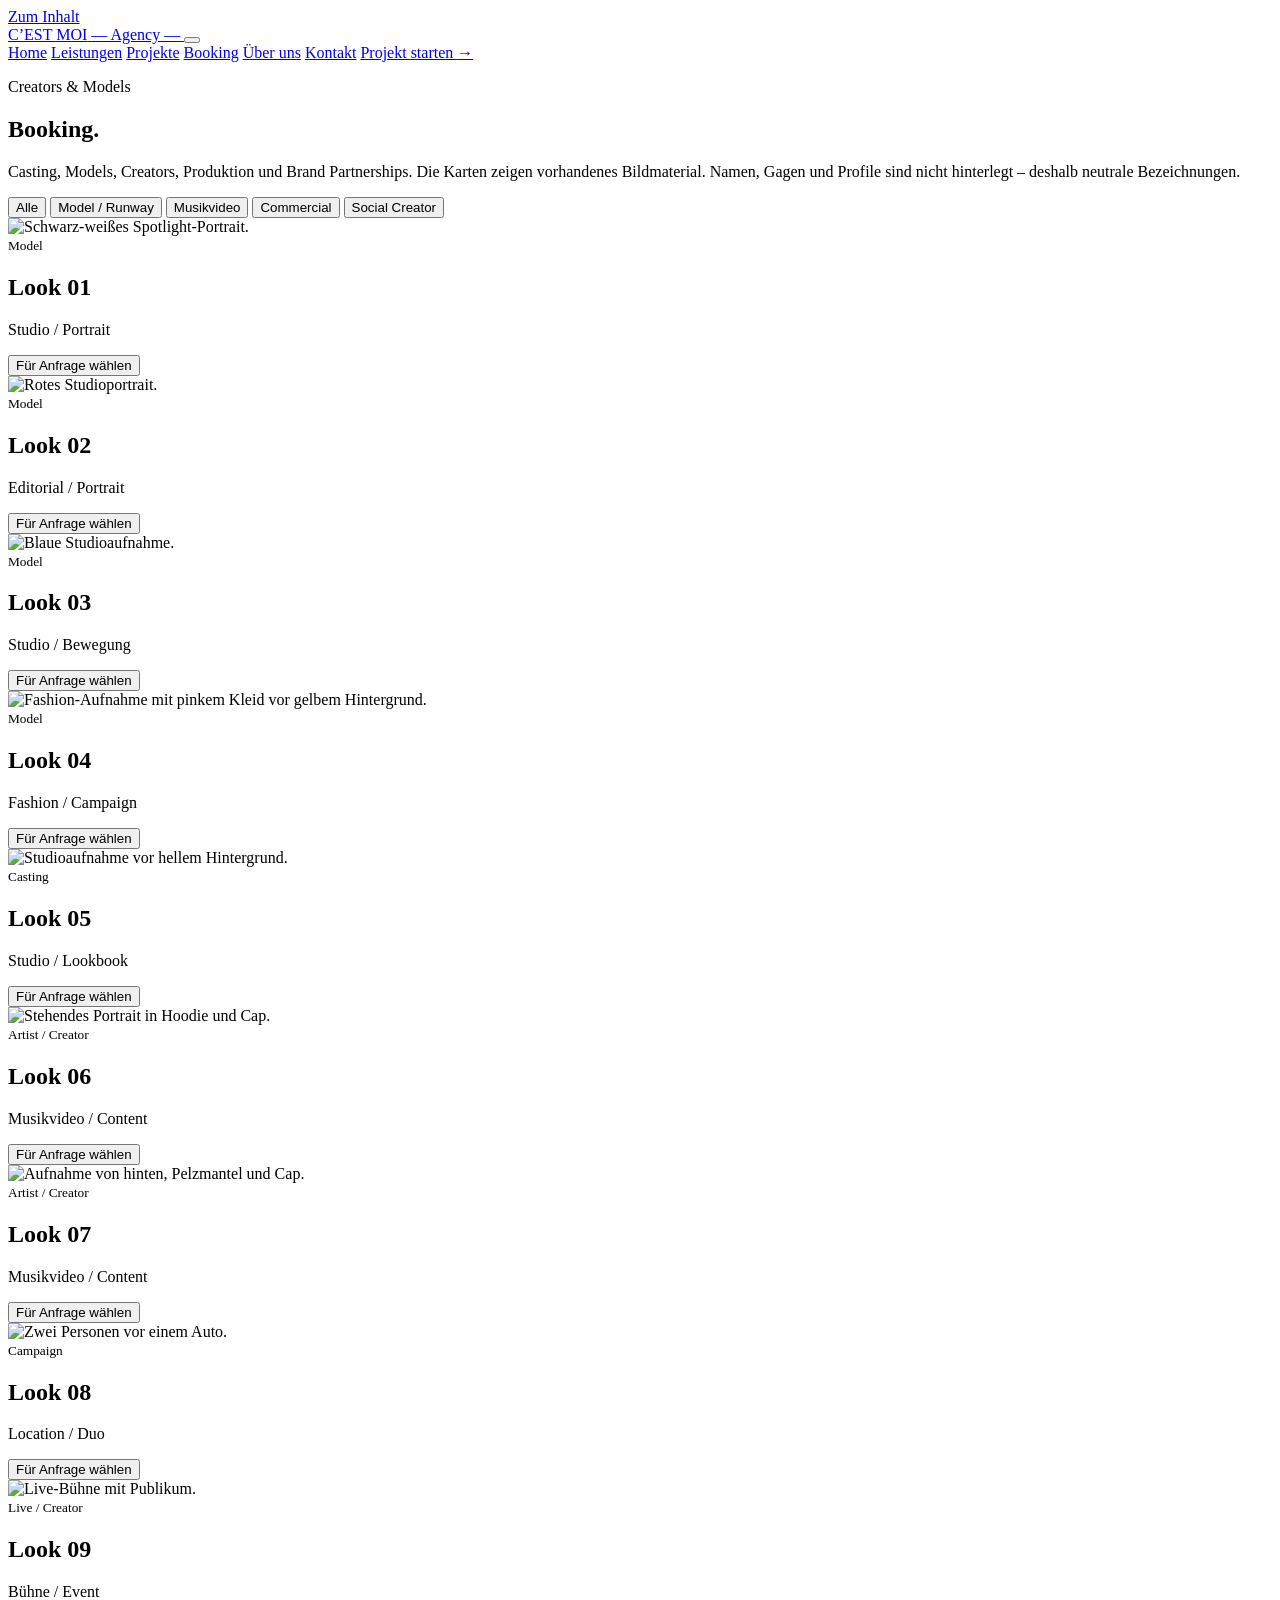
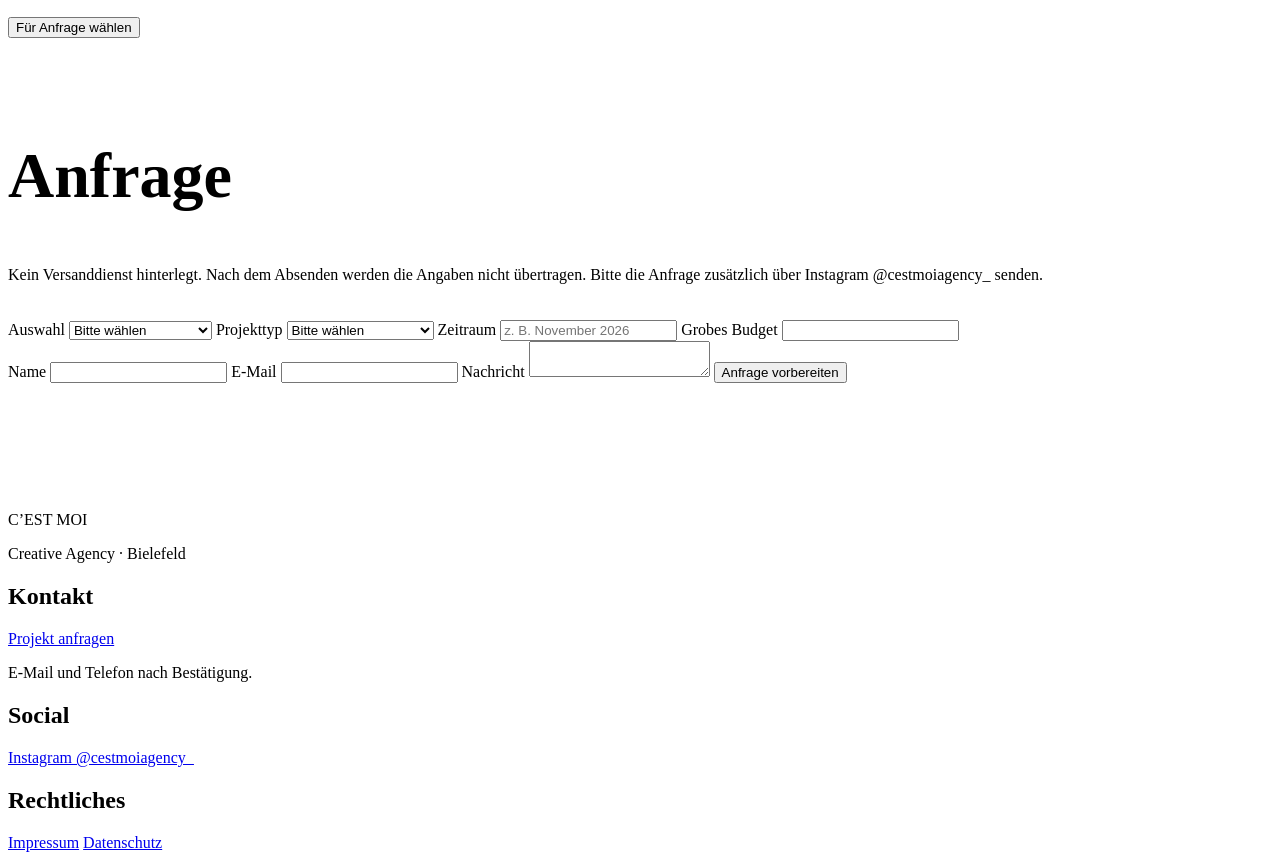
==== booking.html @ f70a86dc "Add files via upload" ====
<!DOCTYPE html>
<html lang="de">
<head>
  <meta charset="UTF-8">
  <meta name="viewport" content="width=device-width, initial-scale=1.0">
  <title>Booking — C’EST MOI</title>
  <meta name="description" content="Anfrage für Artists, Models und Creators aus dem Portfolio von C’EST MOI.">
  <link rel="icon" href="images/logo-cest-moi.jpeg">
  <link rel="stylesheet" href="assets/style.css">
</head>
<body>
  <a class="skip-link" href="#main">Zum Inhalt</a>
  <div class="nav-backdrop" hidden></div>
  <header class="site-header">
    <div class="header-inner">
      <a class="logo" href="index.html">
        <span class="logo-mark">C’EST MOI</span>
        <span class="logo-sub">— Agency —</span>
      </a>
      <button class="nav-toggle" type="button" aria-label="Menü öffnen" aria-expanded="false" aria-controls="site-nav">
        <span></span><span></span>
      </button>
      <nav class="site-nav" id="site-nav" aria-label="Hauptnavigation">
        <a href="index.html">Home</a>
        <a href="leistungen.html">Leistungen</a>
        <a href="projekte.html">Projekte</a>
        <a class="is-active" href="booking.html" aria-current="page">Booking</a>
        <a href="ueber-uns.html">Über uns</a>
        <a href="kontakt.html">Kontakt</a>
        <a class="btn btn-small" href="kontakt.html">Projekt starten <span aria-hidden="true">→</span></a>
      </nav>
    </div>
  </header>

  <main id="main">
    <section class="page-hero wrap">
      <p class="kicker">Creators &amp; Models</p>
      <h1 class="display">Booking.</h1>
      <p class="lead" style="margin-top: 20px;">Casting, Models, Creators, Produktion und Brand Partnerships. Die Karten zeigen vorhandenes Bildmaterial. Namen, Gagen und Profile sind nicht hinterlegt – deshalb neutrale Bezeichnungen.</p>
    </section>

    <section class="wrap" style="padding-bottom: 48px;">
      <div class="filter-row" role="group" aria-label="Kategorie filtern">
        <button type="button" data-filter="all" aria-pressed="true">Alle</button>
        <button type="button" data-filter="model" aria-pressed="false">Model / Runway</button>
        <button type="button" data-filter="musik" aria-pressed="false">Musikvideo</button>
        <button type="button" data-filter="commercial" aria-pressed="false">Commercial</button>
        <button type="button" data-filter="creator" aria-pressed="false">Social Creator</button>
      </div>

      <div class="booking-grid">
        <article class="booking-card" data-category="model commercial">
          <div class="project-media">
            <img src="images/hero-spotlight.jpeg" width="1650" height="2048" alt="Schwarz-weißes Spotlight-Portrait.">
          </div>
          <div class="body">
            <small>Model</small>
            <h2>Look 01</h2>
            <p>Studio / Portrait</p>
            <button class="btn btn-small" type="button" data-select-talent="Look 01">Für Anfrage wählen</button>
          </div>
        </article>
        <article class="booking-card" data-category="model">
          <div class="project-media">
            <img src="images/portrait-red.jpeg" width="1650" height="2048" alt="Rotes Studioportrait.">
          </div>
          <div class="body">
            <small>Model</small>
            <h2>Look 02</h2>
            <p>Editorial / Portrait</p>
            <button class="btn btn-small" type="button" data-select-talent="Look 02">Für Anfrage wählen</button>
          </div>
        </article>
        <article class="booking-card" data-category="model creator">
          <div class="project-media">
            <img src="images/portrait-blue.jpeg" width="1650" height="2048" alt="Blaue Studioaufnahme.">
          </div>
          <div class="body">
            <small>Model</small>
            <h2>Look 03</h2>
            <p>Studio / Bewegung</p>
            <button class="btn btn-small" type="button" data-select-talent="Look 03">Für Anfrage wählen</button>
          </div>
        </article>
        <article class="booking-card" data-category="model commercial">
          <div class="project-media">
            <img src="images/model-pink.jpeg" width="1043" height="1350" alt="Fashion-Aufnahme mit pinkem Kleid vor gelbem Hintergrund.">
          </div>
          <div class="body">
            <small>Model</small>
            <h2>Look 04</h2>
            <p>Fashion / Campaign</p>
            <button class="btn btn-small" type="button" data-select-talent="Look 04">Für Anfrage wählen</button>
          </div>
        </article>
        <article class="booking-card" data-category="commercial">
          <div class="project-media">
            <img src="images/model-studio.jpeg" width="1366" height="2048" alt="Studioaufnahme vor hellem Hintergrund.">
          </div>
          <div class="body">
            <small>Casting</small>
            <h2>Look 05</h2>
            <p>Studio / Lookbook</p>
            <button class="btn btn-small" type="button" data-select-talent="Look 05">Für Anfrage wählen</button>
          </div>
        </article>
        <article class="booking-card" data-category="musik">
          <div class="project-media">
            <img src="images/creator-hoodie.jpeg" width="1144" height="2048" alt="Stehendes Portrait in Hoodie und Cap.">
          </div>
          <div class="body">
            <small>Artist / Creator</small>
            <h2>Look 06</h2>
            <p>Musikvideo / Content</p>
            <button class="btn btn-small" type="button" data-select-talent="Look 06">Für Anfrage wählen</button>
          </div>
        </article>
        <article class="booking-card" data-category="musik">
          <div class="project-media">
            <img src="images/creator-fur.jpeg" width="1144" height="2048" alt="Aufnahme von hinten, Pelzmantel und Cap.">
          </div>
          <div class="body">
            <small>Artist / Creator</small>
            <h2>Look 07</h2>
            <p>Musikvideo / Content</p>
            <button class="btn btn-small" type="button" data-select-talent="Look 07">Für Anfrage wählen</button>
          </div>
        </article>
        <article class="booking-card" data-category="musik commercial">
          <div class="project-media">
            <img src="images/artists-car.jpeg" width="1144" height="2048" alt="Zwei Personen vor einem Auto.">
          </div>
          <div class="body">
            <small>Campaign</small>
            <h2>Look 08</h2>
            <p>Location / Duo</p>
            <button class="btn btn-small" type="button" data-select-talent="Look 08">Für Anfrage wählen</button>
          </div>
        </article>
        <article class="booking-card" data-category="creator musik">
          <div class="project-media">
            <img src="images/live-atrium.jpeg" width="1206" height="801" alt="Live-Bühne mit Publikum.">
          </div>
          <div class="body">
            <small>Live / Creator</small>
            <h2>Look 09</h2>
            <p>Bühne / Event</p>
            <button class="btn btn-small" type="button" data-select-talent="Look 09">Für Anfrage wählen</button>
          </div>
        </article>
      </div>
    </section>

    <section class="wrap" style="padding-bottom: 96px;" aria-labelledby="booking-form-title">
      <h2 class="display" id="booking-form-title" style="font-size: clamp(36px, 5vw, 64px);">Anfrage</h2>
      <p class="notice" style="margin: 20px 0 36px;">Kein Versanddienst hinterlegt. Nach dem Absenden werden die Angaben nicht übertragen. Bitte die Anfrage zusätzlich über Instagram @cestmoiagency_ senden.</p>
      <form id="booking-form" data-form novalidate class="contact-layout">
        <div>
          <label>
            Auswahl
            <select id="talent" name="talent" required>
              <option value="">Bitte wählen</option>
              <option>Look 01</option>
              <option>Look 02</option>
              <option>Look 03</option>
              <option>Look 04</option>
              <option>Look 05</option>
              <option>Look 06</option>
              <option>Look 07</option>
              <option>Look 08</option>
              <option>Look 09</option>
              <option>Noch offen / Casting</option>
            </select>
          </label>
          <label>
            Projekttyp
            <select id="type" name="type" required>
              <option value="">Bitte wählen</option>
              <option>Musikvideo</option>
              <option>Commercial</option>
              <option>Runway / Model</option>
              <option>Social Media Creator</option>
              <option>Anderes</option>
            </select>
          </label>
          <label>
            Zeitraum
            <input id="period" type="text" name="period" placeholder="z. B. November 2026">
          </label>
          <label>
            Grobes Budget
            <input id="budget" type="text" name="budget">
          </label>
        </div>
        <div>
          <label>
            Name
            <input id="booking-name" type="text" name="name" autocomplete="name" required>
          </label>
          <label>
            E-Mail
            <input id="booking-email" type="email" name="email" autocomplete="email" required>
          </label>
          <label>
            Nachricht
            <textarea id="booking-message" name="message" required></textarea>
          </label>
          <button class="btn" type="submit">Anfrage vorbereiten</button>
          <p class="form-status" role="status"></p>
        </div>
      </form>
    </section>
  </main>

  <footer class="site-footer">
    <div class="wrap footer-grid">
      <div>
        <p class="logo-mark">C’EST MOI</p>
        <p>Creative Agency · Bielefeld</p>
      </div>
      <div>
        <h2>Kontakt</h2>
        <a href="kontakt.html">Projekt anfragen</a>
        <p>E-Mail und Telefon nach Bestätigung.</p>
      </div>
      <div>
        <h2>Social</h2>
        <a href="https://www.instagram.com/cestmoiagency_/" rel="noreferrer" target="_blank">Instagram @cestmoiagency_</a>
      </div>
      <div>
        <h2>Rechtliches</h2>
        <a href="impressum.html">Impressum</a>
        <a href="datenschutz.html">Datenschutz</a>
      </div>
    </div>
  </footer>
  <script src="assets/script.js"></script>
</body>
</html>
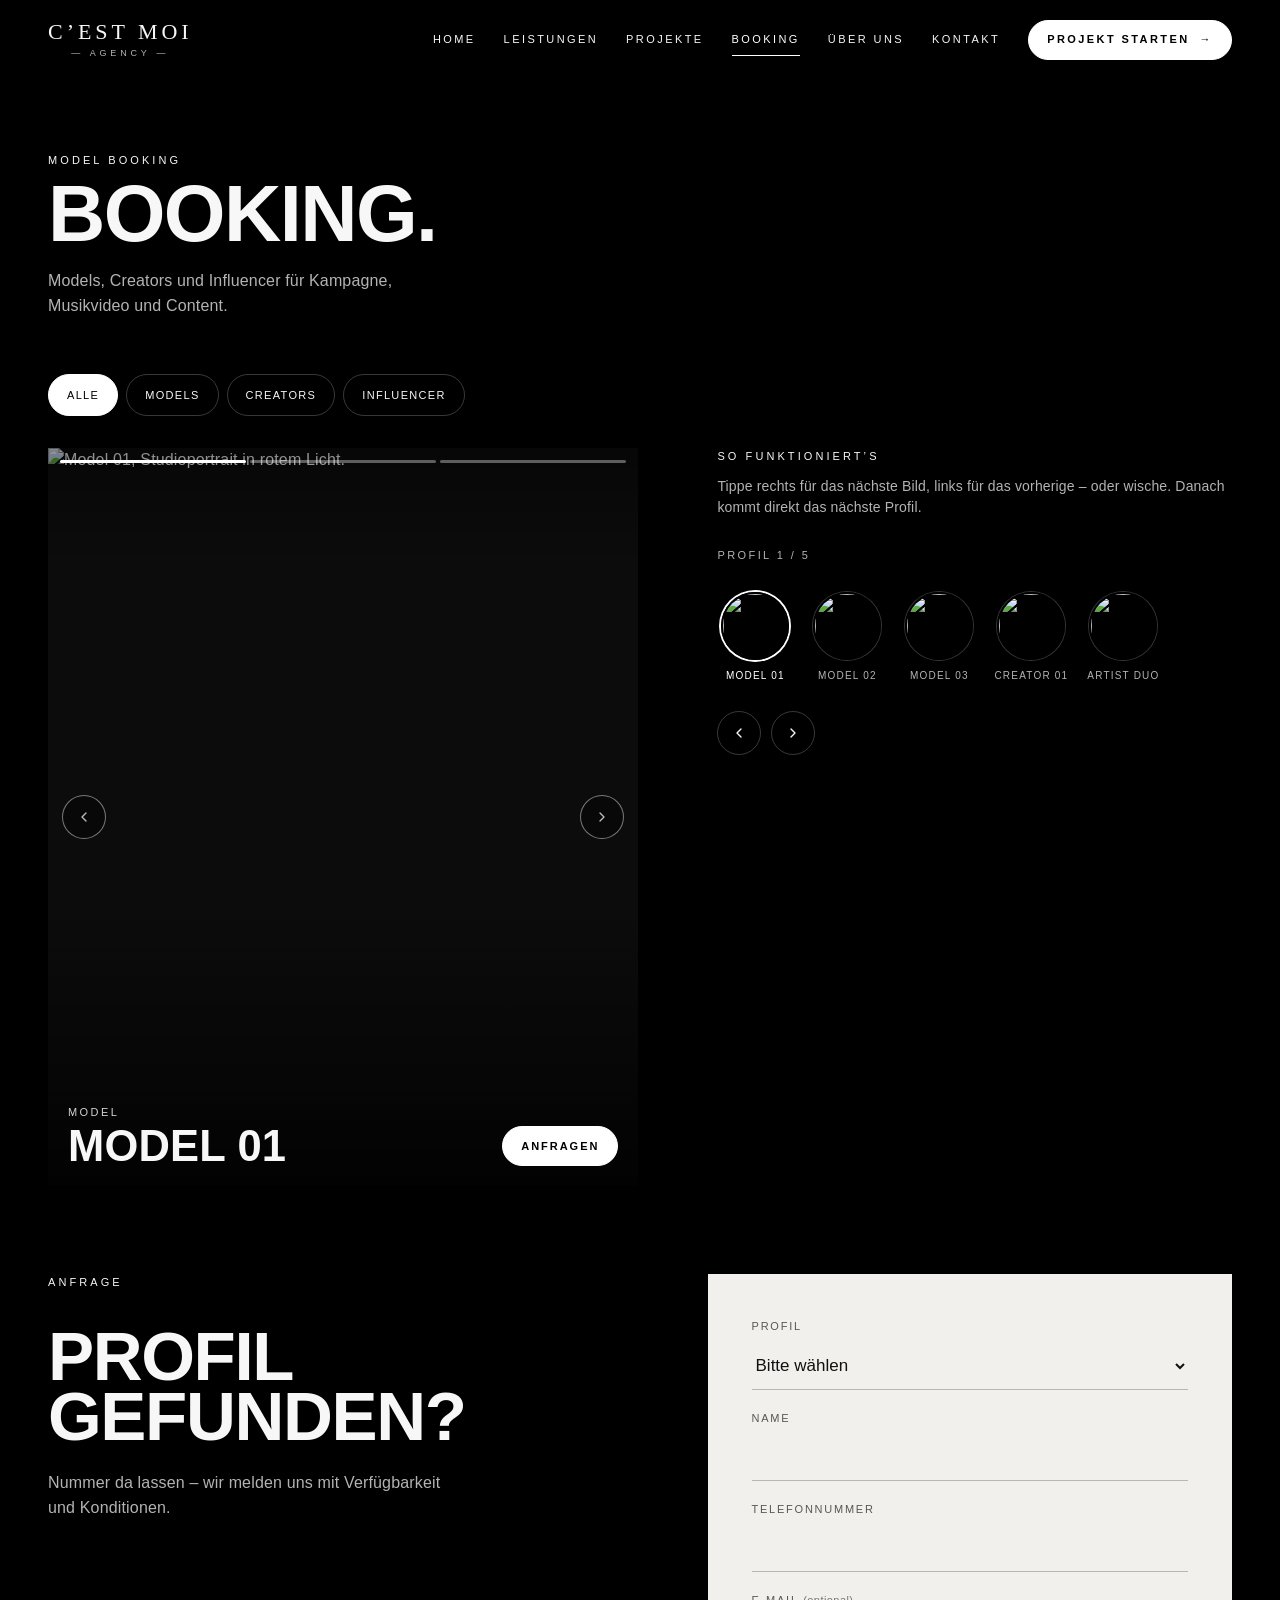
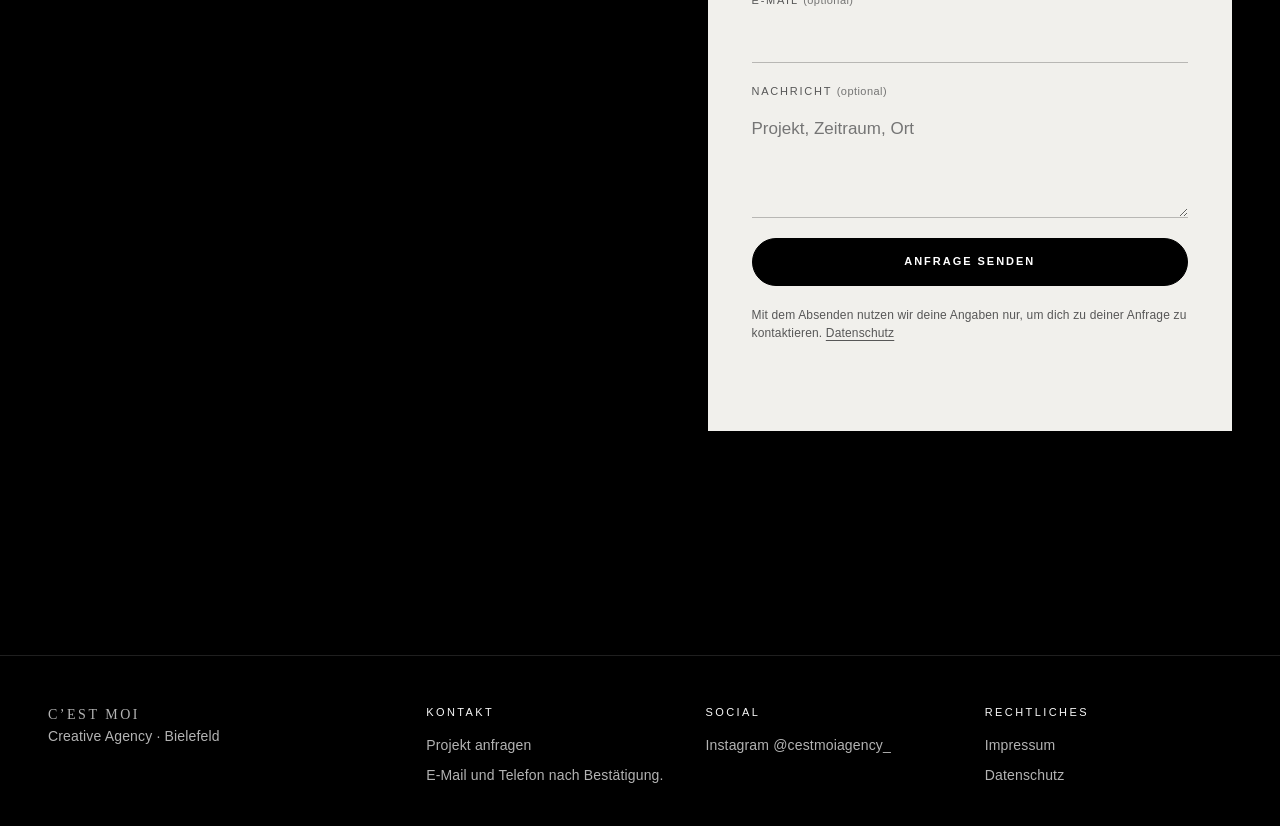
==== commit 4c6ff162: "Add files via upload" ====
--- a/booking.html
+++ b/booking.html
@@ -1,239 +1,195 @@
-<!DOCTYPE html>
-<html lang="de">
-<head>
-  <meta charset="UTF-8">
-  <meta name="viewport" content="width=device-width, initial-scale=1.0">
-  <title>Booking — C’EST MOI</title>
-  <meta name="description" content="Anfrage für Artists, Models und Creators aus dem Portfolio von C’EST MOI.">
-  <link rel="icon" href="images/logo-cest-moi.jpeg">
-  <link rel="stylesheet" href="assets/style.css">
-</head>
-<body>
-  <a class="skip-link" href="#main">Zum Inhalt</a>
-  <div class="nav-backdrop" hidden></div>
-  <header class="site-header">
-    <div class="header-inner">
-      <a class="logo" href="index.html">
-        <span class="logo-mark">C’EST MOI</span>
-        <span class="logo-sub">— Agency —</span>
-      </a>
-      <button class="nav-toggle" type="button" aria-label="Menü öffnen" aria-expanded="false" aria-controls="site-nav">
-        <span></span><span></span>
-      </button>
-      <nav class="site-nav" id="site-nav" aria-label="Hauptnavigation">
-        <a href="index.html">Home</a>
-        <a href="leistungen.html">Leistungen</a>
-        <a href="projekte.html">Projekte</a>
-        <a class="is-active" href="booking.html" aria-current="page">Booking</a>
-        <a href="ueber-uns.html">Über uns</a>
-        <a href="kontakt.html">Kontakt</a>
-        <a class="btn btn-small" href="kontakt.html">Projekt starten <span aria-hidden="true">→</span></a>
-      </nav>
-    </div>
-  </header>
-
-  <main id="main">
-    <section class="page-hero wrap">
-      <p class="kicker">Creators &amp; Models</p>
-      <h1 class="display">Booking.</h1>
-      <p class="lead" style="margin-top: 20px;">Casting, Models, Creators, Produktion und Brand Partnerships. Die Karten zeigen vorhandenes Bildmaterial. Namen, Gagen und Profile sind nicht hinterlegt – deshalb neutrale Bezeichnungen.</p>
-    </section>
-
-    <section class="wrap" style="padding-bottom: 48px;">
-      <div class="filter-row" role="group" aria-label="Kategorie filtern">
-        <button type="button" data-filter="all" aria-pressed="true">Alle</button>
-        <button type="button" data-filter="model" aria-pressed="false">Model / Runway</button>
-        <button type="button" data-filter="musik" aria-pressed="false">Musikvideo</button>
-        <button type="button" data-filter="commercial" aria-pressed="false">Commercial</button>
-        <button type="button" data-filter="creator" aria-pressed="false">Social Creator</button>
-      </div>
-
-      <div class="booking-grid">
-        <article class="booking-card" data-category="model commercial">
-          <div class="project-media">
-            <img src="images/hero-spotlight.jpeg" width="1650" height="2048" alt="Schwarz-weißes Spotlight-Portrait.">
-          </div>
-          <div class="body">
-            <small>Model</small>
-            <h2>Look 01</h2>
-            <p>Studio / Portrait</p>
-            <button class="btn btn-small" type="button" data-select-talent="Look 01">Für Anfrage wählen</button>
-          </div>
-        </article>
-        <article class="booking-card" data-category="model">
-          <div class="project-media">
-            <img src="images/portrait-red.jpeg" width="1650" height="2048" alt="Rotes Studioportrait.">
-          </div>
-          <div class="body">
-            <small>Model</small>
-            <h2>Look 02</h2>
-            <p>Editorial / Portrait</p>
-            <button class="btn btn-small" type="button" data-select-talent="Look 02">Für Anfrage wählen</button>
-          </div>
-        </article>
-        <article class="booking-card" data-category="model creator">
-          <div class="project-media">
-            <img src="images/portrait-blue.jpeg" width="1650" height="2048" alt="Blaue Studioaufnahme.">
-          </div>
-          <div class="body">
-            <small>Model</small>
-            <h2>Look 03</h2>
-            <p>Studio / Bewegung</p>
-            <button class="btn btn-small" type="button" data-select-talent="Look 03">Für Anfrage wählen</button>
-          </div>
-        </article>
-        <article class="booking-card" data-category="model commercial">
-          <div class="project-media">
-            <img src="images/model-pink.jpeg" width="1043" height="1350" alt="Fashion-Aufnahme mit pinkem Kleid vor gelbem Hintergrund.">
-          </div>
-          <div class="body">
-            <small>Model</small>
-            <h2>Look 04</h2>
-            <p>Fashion / Campaign</p>
-            <button class="btn btn-small" type="button" data-select-talent="Look 04">Für Anfrage wählen</button>
-          </div>
-        </article>
-        <article class="booking-card" data-category="commercial">
-          <div class="project-media">
-            <img src="images/model-studio.jpeg" width="1366" height="2048" alt="Studioaufnahme vor hellem Hintergrund.">
-          </div>
-          <div class="body">
-            <small>Casting</small>
-            <h2>Look 05</h2>
-            <p>Studio / Lookbook</p>
-            <button class="btn btn-small" type="button" data-select-talent="Look 05">Für Anfrage wählen</button>
-          </div>
-        </article>
-        <article class="booking-card" data-category="musik">
-          <div class="project-media">
-            <img src="images/creator-hoodie.jpeg" width="1144" height="2048" alt="Stehendes Portrait in Hoodie und Cap.">
-          </div>
-          <div class="body">
-            <small>Artist / Creator</small>
-            <h2>Look 06</h2>
-            <p>Musikvideo / Content</p>
-            <button class="btn btn-small" type="button" data-select-talent="Look 06">Für Anfrage wählen</button>
-          </div>
-        </article>
-        <article class="booking-card" data-category="musik">
-          <div class="project-media">
-            <img src="images/creator-fur.jpeg" width="1144" height="2048" alt="Aufnahme von hinten, Pelzmantel und Cap.">
-          </div>
-          <div class="body">
-            <small>Artist / Creator</small>
-            <h2>Look 07</h2>
-            <p>Musikvideo / Content</p>
-            <button class="btn btn-small" type="button" data-select-talent="Look 07">Für Anfrage wählen</button>
-          </div>
-        </article>
-        <article class="booking-card" data-category="musik commercial">
-          <div class="project-media">
-            <img src="images/artists-car.jpeg" width="1144" height="2048" alt="Zwei Personen vor einem Auto.">
-          </div>
-          <div class="body">
-            <small>Campaign</small>
-            <h2>Look 08</h2>
-            <p>Location / Duo</p>
-            <button class="btn btn-small" type="button" data-select-talent="Look 08">Für Anfrage wählen</button>
-          </div>
-        </article>
-        <article class="booking-card" data-category="creator musik">
-          <div class="project-media">
-            <img src="images/live-atrium.jpeg" width="1206" height="801" alt="Live-Bühne mit Publikum.">
-          </div>
-          <div class="body">
-            <small>Live / Creator</small>
-            <h2>Look 09</h2>
-            <p>Bühne / Event</p>
-            <button class="btn btn-small" type="button" data-select-talent="Look 09">Für Anfrage wählen</button>
-          </div>
-        </article>
-      </div>
-    </section>
-
-    <section class="wrap" style="padding-bottom: 96px;" aria-labelledby="booking-form-title">
-      <h2 class="display" id="booking-form-title" style="font-size: clamp(36px, 5vw, 64px);">Anfrage</h2>
-      <p class="notice" style="margin: 20px 0 36px;">Kein Versanddienst hinterlegt. Nach dem Absenden werden die Angaben nicht übertragen. Bitte die Anfrage zusätzlich über Instagram @cestmoiagency_ senden.</p>
-      <form id="booking-form" data-form novalidate class="contact-layout">
-        <div>
-          <label>
-            Auswahl
-            <select id="talent" name="talent" required>
-              <option value="">Bitte wählen</option>
-              <option>Look 01</option>
-              <option>Look 02</option>
-              <option>Look 03</option>
-              <option>Look 04</option>
-              <option>Look 05</option>
-              <option>Look 06</option>
-              <option>Look 07</option>
-              <option>Look 08</option>
-              <option>Look 09</option>
-              <option>Noch offen / Casting</option>
-            </select>
-          </label>
-          <label>
-            Projekttyp
-            <select id="type" name="type" required>
-              <option value="">Bitte wählen</option>
-              <option>Musikvideo</option>
-              <option>Commercial</option>
-              <option>Runway / Model</option>
-              <option>Social Media Creator</option>
-              <option>Anderes</option>
-            </select>
-          </label>
-          <label>
-            Zeitraum
-            <input id="period" type="text" name="period" placeholder="z. B. November 2026">
-          </label>
-          <label>
-            Grobes Budget
-            <input id="budget" type="text" name="budget">
-          </label>
-        </div>
-        <div>
-          <label>
-            Name
-            <input id="booking-name" type="text" name="name" autocomplete="name" required>
-          </label>
-          <label>
-            E-Mail
-            <input id="booking-email" type="email" name="email" autocomplete="email" required>
-          </label>
-          <label>
-            Nachricht
-            <textarea id="booking-message" name="message" required></textarea>
-          </label>
-          <button class="btn" type="submit">Anfrage vorbereiten</button>
-          <p class="form-status" role="status"></p>
-        </div>
-      </form>
-    </section>
-  </main>
-
-  <footer class="site-footer">
-    <div class="wrap footer-grid">
-      <div>
-        <p class="logo-mark">C’EST MOI</p>
-        <p>Creative Agency · Bielefeld</p>
-      </div>
-      <div>
-        <h2>Kontakt</h2>
-        <a href="kontakt.html">Projekt anfragen</a>
-        <p>E-Mail und Telefon nach Bestätigung.</p>
-      </div>
-      <div>
-        <h2>Social</h2>
-        <a href="https://www.instagram.com/cestmoiagency_/" rel="noreferrer" target="_blank">Instagram @cestmoiagency_</a>
-      </div>
-      <div>
-        <h2>Rechtliches</h2>
-        <a href="impressum.html">Impressum</a>
-        <a href="datenschutz.html">Datenschutz</a>
-      </div>
-    </div>
-  </footer>
-  <script src="assets/script.js"></script>
-</body>
-</html>
+<!DOCTYPE html>
+<html lang="de">
+<head>
+  <meta charset="UTF-8">
+  <meta name="viewport" content="width=device-width, initial-scale=1.0, viewport-fit=cover">
+  <meta name="theme-color" content="#000000">
+  <title>Model Booking — C’EST MOI</title>
+  <meta name="description" content="Models, Creators und Influencer für Kampagne, Musikvideo und Content – über C’EST MOI anfragen.">
+  <link rel="icon" href="images/logo-cest-moi.jpeg">
+  <link rel="stylesheet" href="assets/style.css">
+</head>
+<body>
+  <a class="skip-link" href="#main">Zum Inhalt</a>
+  <div class="nav-backdrop" hidden></div>
+  <header class="site-header">
+    <div class="header-inner">
+      <a class="logo" href="index.html">
+        <span class="logo-mark">C’EST MOI</span>
+        <span class="logo-sub">— Agency —</span>
+      </a>
+      <a class="header-cta" href="kontakt.html">Anfragen</a>
+      <button class="nav-toggle" type="button" aria-label="Menü öffnen" aria-expanded="false" aria-controls="site-nav">
+        <span></span><span></span>
+      </button>
+      <nav class="site-nav" id="site-nav" aria-label="Hauptnavigation">
+        <a href="index.html">Home</a>
+        <a href="leistungen.html">Leistungen</a>
+        <a href="projekte.html">Projekte</a>
+        <a class="is-active" href="booking.html" aria-current="page">Booking</a>
+        <a href="ueber-uns.html">Über uns</a>
+        <a href="kontakt.html">Kontakt</a>
+        <a class="btn btn-small" href="kontakt.html">Projekt starten <span aria-hidden="true">→</span></a>
+      </nav>
+    </div>
+  </header>
+
+  <main id="main">
+    <section class="page-hero wrap">
+      <p class="kicker">Model Booking</p>
+      <h1 class="display">Booking.</h1>
+      <p class="lead">Models, Creators und Influencer für Kampagne, Musikvideo und Content.</p>
+    </section>
+
+    <section class="wrap" style="padding-bottom: 88px;" data-story aria-label="Profile">
+      <div class="filter-row" role="group" aria-label="Kategorie wählen">
+        <button type="button" data-story-filter="all" aria-pressed="true">Alle</button>
+        <button type="button" data-story-filter="model" aria-pressed="false">Models</button>
+        <button type="button" data-story-filter="creator" aria-pressed="false">Creators</button>
+        <button type="button" data-story-filter="influencer" aria-pressed="false">Influencer</button>
+      </div>
+
+      <div class="story-layout">
+        <div class="story-frame no-js">
+          <!--
+            PROFILE PFLEGEN
+            - Ein <article class="story-profile"> = eine Person.
+            - data-name: Name, der angezeigt wird (z. B. "Malak").
+            - data-category: model, creator und/oder influencer (mehrere mit Leerzeichen trennen).
+              Musiker bitte als "creator influencer" eintragen.
+            - Beliebig viele <img> pro Person: Tippen/Wischen zeigt das nächste Bild,
+              nach dem letzten Bild kommt automatisch das nächste Profil.
+          -->
+          <article class="story-profile" data-name="Model 01" data-category="model">
+            <img src="images/portrait-red.jpeg" width="1650" height="2048" alt="Model 01, Studioportrait in rotem Licht.">
+            <img src="images/portrait-blue.jpeg" width="1650" height="2048" alt="Model 01, Silhouette vor blauem Hintergrund." loading="lazy">
+            <img src="images/hero-spotlight.jpeg" width="1650" height="2048" alt="Model 01, Schwarz-weiß-Aufnahme im Spotlight." loading="lazy">
+          </article>
+          <article class="story-profile" data-name="Model 02" data-category="model">
+            <img src="images/model-pink.jpeg" width="1043" height="1350" alt="Model 02 in pinkem Kleid vor gelbem Hintergrund." loading="lazy">
+          </article>
+          <article class="story-profile" data-name="Model 03" data-category="model">
+            <img src="images/model-studio.jpeg" width="1366" height="2048" alt="Model 03 im Studio, Polohemd und Jeans." loading="lazy">
+          </article>
+          <article class="story-profile" data-name="Creator 01" data-category="creator influencer">
+            <img src="images/creator-hoodie.jpeg" width="1144" height="2048" alt="Creator 01 in Hoodie und Cap." loading="lazy">
+            <img src="images/creator-fur.jpeg" width="1144" height="2048" alt="Creator 01 im Fellmantel." loading="lazy">
+          </article>
+          <article class="story-profile" data-name="Artist Duo" data-category="creator influencer">
+            <img src="images/artists-car.jpeg" width="1144" height="2048" alt="Zwei Artists vor einem Auto in einer Betonhalle." loading="lazy">
+            <img src="images/cover-es-tut-mir-leid.jpeg" width="2048" height="2048" alt="Cover Es tut mir leid mit den beiden Artists." loading="lazy">
+          </article>
+
+          <div class="story-progress" aria-hidden="true"></div>
+          <button class="story-tap story-tap-prev" type="button" aria-label="Vorheriges Bild">
+            <span class="story-chevron" aria-hidden="true">
+              <svg width="16" height="16" viewBox="0 0 24 24" fill="none" stroke="currentColor" stroke-width="2" stroke-linecap="round" stroke-linejoin="round"><path d="M15 18l-6-6 6-6"></path></svg>
+            </span>
+          </button>
+          <button class="story-tap story-tap-next" type="button" aria-label="Nächstes Bild">
+            <span class="story-chevron" aria-hidden="true">
+              <svg width="16" height="16" viewBox="0 0 24 24" fill="none" stroke="currentColor" stroke-width="2" stroke-linecap="round" stroke-linejoin="round"><path d="M9 18l6-6-6-6"></path></svg>
+            </span>
+          </button>
+          <div class="story-meta">
+            <div>
+              <span class="story-cat"></span>
+              <p class="story-name"></p>
+            </div>
+            <button class="btn btn-small" type="button" data-story-select>Anfragen</button>
+          </div>
+          <p class="story-empty" hidden>In dieser Kategorie sind gerade keine Profile online.</p>
+          <p class="sr-only story-live" aria-live="polite"></p>
+        </div>
+
+        <aside class="story-panel">
+          <div>
+            <p class="kicker">So funktioniert’s</p>
+            <p class="story-hint">Tippe rechts für das nächste Bild, links für das vorherige – oder wische. Danach kommt direkt das nächste Profil.</p>
+          </div>
+          <p class="story-count" aria-live="polite"></p>
+          <div class="story-avatars" aria-label="Profil wählen"></div>
+          <div class="story-steps">
+            <button class="round-btn" type="button" data-story-prev-profile aria-label="Vorheriges Profil" style="border-color: var(--line-strong);">
+              <svg width="16" height="16" viewBox="0 0 24 24" fill="none" stroke="currentColor" stroke-width="2" stroke-linecap="round" stroke-linejoin="round" aria-hidden="true"><path d="M15 18l-6-6 6-6"></path></svg>
+            </button>
+            <button class="round-btn" type="button" data-story-next-profile aria-label="Nächstes Profil" style="border-color: var(--line-strong);">
+              <svg width="16" height="16" viewBox="0 0 24 24" fill="none" stroke="currentColor" stroke-width="2" stroke-linecap="round" stroke-linejoin="round" aria-hidden="true"><path d="M9 18l6-6-6-6"></path></svg>
+            </button>
+          </div>
+        </aside>
+      </div>
+    </section>
+
+    <section class="wrap" style="padding-bottom: 112px;" aria-labelledby="booking-form-title">
+      <div class="contact-grid" style="padding-top: 0;">
+        <div class="contact-intro">
+          <p class="kicker">Anfrage</p>
+          <h2 class="display" id="booking-form-title">Profil gefunden?</h2>
+          <p class="lead">Nummer da lassen – wir melden uns mit Verfügbarkeit und Konditionen.</p>
+        </div>
+        <!-- Versand: action-Adresse durch deinen Formspree-Link ersetzen (siehe kontakt.html). -->
+        <form class="form-card" id="booking-form" data-form novalidate
+              action="https://formspree.io/f/DEINE_FORM_ID" method="POST"
+              data-success="Danke! Wir melden uns schnellstmöglich bei dir.">
+          <input type="hidden" name="_subject" value="Neue Booking-Anfrage – Website">
+          <label>
+            Profil
+            <select id="talent" name="profil">
+              <option value="">Bitte wählen</option>
+              <option value="Noch offen">Noch offen / Casting</option>
+            </select>
+          </label>
+          <label>
+            Name
+            <input id="booking-name" type="text" name="name" autocomplete="name" required>
+          </label>
+          <label>
+            Telefonnummer
+            <input id="booking-phone" type="tel" name="telefon" autocomplete="tel" inputmode="tel" required>
+          </label>
+          <label>
+            <span>E-Mail <span class="optional">(optional)</span></span>
+            <input id="booking-email" type="email" name="email" autocomplete="email">
+          </label>
+          <label>
+            <span>Nachricht <span class="optional">(optional)</span></span>
+            <textarea id="booking-message" name="nachricht" rows="3" placeholder="Projekt, Zeitraum, Ort"></textarea>
+          </label>
+          <label class="hp-field" aria-hidden="true">
+            Bitte leer lassen
+            <input type="text" name="_gotcha" tabindex="-1" autocomplete="off">
+          </label>
+          <button class="btn btn-dark btn-block" type="submit">Anfrage senden</button>
+          <p class="form-note">Mit dem Absenden nutzen wir deine Angaben nur, um dich zu deiner Anfrage zu kontaktieren. <a href="datenschutz.html">Datenschutz</a></p>
+          <p class="form-status" role="status"></p>
+        </form>
+      </div>
+    </section>
+  </main>
+
+  <footer class="site-footer">
+    <div class="wrap footer-grid">
+      <div>
+        <p class="logo-mark">C’EST MOI</p>
+        <p>Creative Agency · Bielefeld</p>
+      </div>
+      <div>
+        <h2>Kontakt</h2>
+        <a href="kontakt.html">Projekt anfragen</a>
+        <p>E-Mail und Telefon nach Bestätigung.</p>
+      </div>
+      <div>
+        <h2>Social</h2>
+        <a href="https://www.instagram.com/cestmoiagency_/" rel="noreferrer" target="_blank">Instagram @cestmoiagency_</a>
+      </div>
+      <div>
+        <h2>Rechtliches</h2>
+        <a href="impressum.html">Impressum</a>
+        <a href="datenschutz.html">Datenschutz</a>
+      </div>
+    </div>
+  </footer>
+  <script src="assets/script.js"></script>
+</body>
+</html>
--- a/assets/style.css
+++ b/assets/style.css
@@ -0,0 +1,2355 @@
+@import url("fonts.css");
+
+:root {
+  --bg: #000000;
+  --bg-elevated: #0c0c0c;
+  --bg-soft: #141414;
+  --paper: #f1f0ec;
+  --paper-ink: #111111;
+  --paper-muted: #575757;
+  --line: rgba(255, 255, 255, 0.12);
+  --line-strong: rgba(255, 255, 255, 0.22);
+  --text: #f7f7f7;
+  --muted: #b3b3b3;
+  --white: #ffffff;
+  --black: #000000;
+  --blue-top: #2f97d6;
+  --blue-mid: #36b3f4;
+  --blue-low: #0e62a2;
+  --error-dark: #e8b4b4;
+  --error-light: #b42318;
+  --max: 1280px;
+  --wide: 1440px;
+  --header: 80px;
+  --pad: clamp(20px, 4vw, 48px);
+  --radius-pill: 999px;
+  --ease: cubic-bezier(0.22, 1, 0.36, 1);
+  --duration: 280ms;
+  --duration-slow: 560ms;
+  --z-skip: 100;
+  --z-header: 50;
+  --z-nav: 48;
+  --z-backdrop: 45;
+  --font-serif: "Playfair Display", "Palatino Linotype", Palatino, Georgia, serif;
+  --font-display: "Barlow Condensed", "Arial Narrow", Impact, sans-serif;
+  --font-body: Inter, "Helvetica Neue", Helvetica, Arial, sans-serif;
+  --focus: 2px solid #ffffff;
+}
+
+/* ---------- Base ---------- */
+
+*,
+*::before,
+*::after {
+  box-sizing: border-box;
+}
+
+html {
+  scroll-behavior: smooth;
+  overflow-x: clip;
+  -webkit-text-size-adjust: 100%;
+}
+
+body {
+  margin: 0;
+  min-height: 100vh;
+  background: var(--bg);
+  color: var(--text);
+  font-family: var(--font-body);
+  font-size: 16px;
+  line-height: 1.55;
+  letter-spacing: 0.01em;
+  -webkit-font-smoothing: antialiased;
+}
+
+img,
+video {
+  max-width: 100%;
+  display: block;
+}
+
+a {
+  color: inherit;
+  text-decoration: none;
+}
+
+button,
+input,
+textarea,
+select {
+  font: inherit;
+  color: inherit;
+}
+
+h1,
+h2,
+h3,
+h4,
+p {
+  margin: 0;
+}
+
+:focus-visible {
+  outline: var(--focus);
+  outline-offset: 3px;
+}
+
+.skip-link {
+  position: absolute;
+  left: 16px;
+  top: -48px;
+  z-index: var(--z-skip);
+  background: var(--white);
+  color: var(--black);
+  padding: 10px 16px;
+  font-size: 13px;
+  letter-spacing: 0.08em;
+  text-transform: uppercase;
+}
+
+.skip-link:focus {
+  top: 12px;
+}
+
+.wrap {
+  width: min(var(--max), calc(100% - var(--pad) * 2));
+  margin-inline: auto;
+}
+
+[hidden] {
+  display: none !important;
+}
+
+.sr-only {
+  position: absolute;
+  width: 1px;
+  height: 1px;
+  padding: 0;
+  margin: -1px;
+  overflow: hidden;
+  clip: rect(0, 0, 0, 0);
+  border: 0;
+}
+
+/* ---------- Header ---------- */
+
+.site-header {
+  position: sticky;
+  top: 0;
+  z-index: var(--z-header);
+  height: var(--header);
+  background: var(--black);
+  border-bottom: 1px solid transparent;
+}
+
+.header-inner {
+  width: min(var(--wide), calc(100% - var(--pad) * 2));
+  margin-inline: auto;
+  height: 100%;
+  display: flex;
+  align-items: center;
+  justify-content: space-between;
+  gap: 24px;
+}
+
+.logo {
+  display: grid;
+  justify-items: center;
+  line-height: 1;
+  flex-shrink: 0;
+}
+
+.logo-mark {
+  font-family: var(--font-serif);
+  font-weight: 500;
+  font-size: 22px;
+  letter-spacing: 0.18em;
+}
+
+.logo-sub {
+  margin-top: 6px;
+  font-family: var(--font-body);
+  font-size: 9px;
+  letter-spacing: 0.42em;
+  text-transform: uppercase;
+  color: var(--muted);
+}
+
+.header-cta {
+  display: none;
+}
+
+.site-nav {
+  display: flex;
+  align-items: center;
+  gap: 28px;
+}
+
+.site-nav a {
+  font-size: 11px;
+  letter-spacing: 0.22em;
+  text-transform: uppercase;
+  color: var(--text);
+  position: relative;
+}
+
+.site-nav a:hover,
+.site-nav a.is-active {
+  color: var(--white);
+}
+
+.site-nav a.is-active::after {
+  content: "";
+  position: absolute;
+  left: 0;
+  right: 0;
+  bottom: -8px;
+  height: 1px;
+  background: var(--white);
+}
+
+.site-nav .btn,
+.site-nav .btn:visited {
+  color: var(--black);
+}
+
+.site-nav .btn:hover {
+  color: var(--white);
+}
+
+.site-nav .btn.is-active::after {
+  display: none;
+}
+
+.nav-toggle {
+  display: none;
+  width: 44px;
+  height: 44px;
+  border: 0;
+  background: transparent;
+  position: relative;
+  cursor: pointer;
+}
+
+.nav-toggle span {
+  position: absolute;
+  left: 10px;
+  right: 10px;
+  height: 1px;
+  background: var(--text);
+  transition: transform var(--duration) var(--ease);
+}
+
+.nav-toggle span:first-child {
+  top: 18px;
+}
+
+.nav-toggle span:last-child {
+  bottom: 18px;
+}
+
+.nav-toggle[aria-expanded="true"] span:first-child {
+  top: 21px;
+  transform: rotate(45deg);
+}
+
+.nav-toggle[aria-expanded="true"] span:last-child {
+  bottom: 21px;
+  transform: rotate(-45deg);
+}
+
+.nav-backdrop {
+  display: none;
+}
+
+/* ---------- Buttons ---------- */
+
+.btn {
+  display: inline-flex;
+  align-items: center;
+  justify-content: center;
+  gap: 10px;
+  min-height: 48px;
+  padding: 0 24px;
+  border: 1px solid var(--white);
+  border-radius: var(--radius-pill);
+  background: var(--white);
+  color: var(--black);
+  font-size: 11px;
+  font-weight: 600;
+  letter-spacing: 0.18em;
+  text-transform: uppercase;
+  cursor: pointer;
+  transition: background var(--duration) ease, color var(--duration) ease, border-color var(--duration) ease;
+}
+
+.btn:hover {
+  background: transparent;
+  color: var(--white);
+}
+
+.btn-ghost {
+  background: transparent;
+  color: var(--white);
+}
+
+.btn-ghost:hover {
+  background: var(--white);
+  color: var(--black);
+}
+
+.btn-dark {
+  background: var(--black);
+  color: var(--white);
+  border-color: var(--black);
+}
+
+.btn-dark:hover {
+  background: transparent;
+  color: var(--black);
+}
+
+.btn-outline-dark {
+  background: transparent;
+  color: var(--black);
+  border-color: var(--black);
+}
+
+.btn-outline-dark:hover {
+  background: var(--black);
+  color: var(--white);
+}
+
+.btn-small {
+  min-height: 40px;
+  padding: 0 18px;
+}
+
+.btn-block {
+  width: 100%;
+}
+
+/* ---------- Type helpers ---------- */
+
+.display {
+  font-family: var(--font-display);
+  font-size: clamp(42px, 6.2vw, 92px);
+  line-height: 0.88;
+  letter-spacing: -0.02em;
+  font-weight: 800;
+  text-transform: uppercase;
+}
+
+.lead {
+  max-width: 46ch;
+  color: var(--muted);
+}
+
+.kicker {
+  font-size: 11px;
+  letter-spacing: 0.28em;
+  text-transform: uppercase;
+  margin-bottom: 10px;
+}
+
+.eyebrow {
+  font-size: 11px;
+  letter-spacing: 0.34em;
+  text-transform: uppercase;
+  display: flex;
+  align-items: center;
+  gap: 16px;
+}
+
+.eyebrow::after {
+  content: "";
+  width: 48px;
+  height: 1px;
+  background: currentColor;
+}
+
+.muted {
+  color: var(--muted);
+}
+
+.chip-row {
+  display: flex;
+  flex-wrap: wrap;
+  gap: 8px 18px;
+  font-size: 11px;
+  letter-spacing: 0.18em;
+  text-transform: uppercase;
+}
+
+.chip-row span {
+  display: inline-flex;
+  align-items: center;
+  gap: 18px;
+}
+
+.chip-row span:not(:last-child)::after {
+  content: "→";
+  opacity: 0.55;
+}
+
+/* ---------- Home: Hero ---------- */
+
+.hero {
+  position: relative;
+  isolation: isolate;
+  overflow: hidden;
+  min-height: calc(100vh - var(--header));
+  min-height: calc(100svh - var(--header));
+  display: flex;
+  flex-direction: column;
+  background: #0f0f0f;
+}
+
+.hero-bg {
+  position: absolute;
+  inset: 0;
+  width: 100%;
+  height: 100%;
+  object-fit: cover;
+  object-position: 60% 30%;
+  z-index: -2;
+}
+
+.hero.is-fallback .hero-bg {
+  left: auto;
+  width: min(64%, 980px);
+  object-position: 50% 24%;
+  -webkit-mask-image: linear-gradient(90deg, transparent 0%, #000 28%);
+  mask-image: linear-gradient(90deg, transparent 0%, #000 28%);
+}
+
+.hero::before {
+  content: "";
+  position: absolute;
+  inset: 0;
+  z-index: -1;
+  background:
+    linear-gradient(90deg, rgba(0, 0, 0, 0.86) 0%, rgba(0, 0, 0, 0.58) 36%, rgba(0, 0, 0, 0.05) 70%),
+    linear-gradient(0deg, rgba(0, 0, 0, 0.72) 0%, rgba(0, 0, 0, 0) 32%);
+}
+
+.hero-watermark {
+  display: none;
+  position: absolute;
+  right: var(--pad);
+  top: 10%;
+  z-index: -1;
+  font-family: var(--font-serif);
+  font-size: clamp(64px, 11vw, 170px);
+  line-height: 0.88;
+  letter-spacing: 0.08em;
+  color: rgba(255, 255, 255, 0.13);
+  text-align: right;
+  pointer-events: none;
+}
+
+.hero.is-fallback .hero-watermark {
+  display: block;
+}
+
+.hero-content {
+  flex: 1;
+  width: min(var(--wide), calc(100% - var(--pad) * 2));
+  margin-inline: auto;
+  padding: clamp(40px, 8vh, 96px) 0 32px;
+  display: flex;
+  flex-direction: column;
+  justify-content: center;
+}
+
+.hero-title {
+  margin-top: 24px;
+  font-family: var(--font-display);
+  font-size: clamp(56px, 8.4vw, 124px);
+  line-height: 0.86;
+  letter-spacing: -0.02em;
+  font-weight: 800;
+  text-transform: uppercase;
+}
+
+.hero-text {
+  max-width: 42ch;
+  color: #d0d0d0;
+  font-size: 15px;
+  margin: 28px 0 0;
+}
+
+.hero-actions {
+  display: flex;
+  flex-wrap: wrap;
+  gap: 12px;
+  margin-top: 32px;
+}
+
+.hero-foot {
+  width: min(var(--wide), calc(100% - var(--pad) * 2));
+  margin-inline: auto;
+  padding-bottom: 32px;
+  display: flex;
+  justify-content: space-between;
+  align-items: flex-end;
+  gap: 24px;
+}
+
+.hero-meta {
+  font-size: 11px;
+  letter-spacing: 0.2em;
+  text-transform: uppercase;
+  color: var(--muted);
+}
+
+.hero-aside-note {
+  text-align: right;
+  font-size: 11px;
+  letter-spacing: 0.2em;
+  text-transform: uppercase;
+  line-height: 1.7;
+  border-right: 1px solid var(--white);
+  padding-right: 16px;
+}
+
+/* ---------- Home: Feature image (Big N) ---------- */
+
+.feature-shot {
+  position: relative;
+  margin: 0;
+  height: clamp(440px, 86vh, 900px);
+  overflow: hidden;
+  background: #000;
+}
+
+.feature-shot img {
+  width: 100%;
+  height: 100%;
+  object-fit: cover;
+  object-position: 50% 35%;
+}
+
+/* ---------- Trust ---------- */
+
+.trust {
+  display: grid;
+  grid-template-columns: minmax(180px, 0.7fr) 1fr;
+  gap: 24px;
+  align-items: center;
+  padding: 28px var(--pad);
+  width: min(var(--wide), 100%);
+  margin-inline: auto;
+  border-top: 1px solid var(--line);
+  border-bottom: 1px solid var(--line);
+}
+
+.trust p {
+  font-size: 11px;
+  letter-spacing: 0.18em;
+  text-transform: uppercase;
+  line-height: 1.5;
+  max-width: 18ch;
+}
+
+.logo-slots {
+  display: grid;
+  grid-template-columns: repeat(6, minmax(0, 1fr));
+  gap: 12px;
+}
+
+.logo-slot {
+  min-height: 56px;
+  border: 1px dashed var(--line-strong);
+  color: var(--muted);
+  font-size: 9px;
+  letter-spacing: 0.16em;
+  text-transform: uppercase;
+  display: grid;
+  place-items: center;
+}
+
+/* ---------- Home: Services columns ---------- */
+
+.services {
+  display: grid;
+  grid-template-columns: repeat(6, minmax(0, 1fr));
+}
+
+.service-col {
+  position: relative;
+  min-height: 640px;
+  overflow: hidden;
+  color: var(--white);
+  display: flex;
+  flex-direction: column;
+  justify-content: space-between;
+  padding: 22px 18px 24px;
+  isolation: isolate;
+  background: #0a0a0a;
+}
+
+.service-col > img,
+.service-card > img {
+  position: absolute;
+  inset: 0;
+  width: 100%;
+  height: 100%;
+  object-fit: cover;
+  z-index: -2;
+  transition: transform var(--duration-slow) var(--ease);
+}
+
+.service-col::after,
+.service-card::after {
+  content: "";
+  position: absolute;
+  inset: 0;
+  z-index: -1;
+  background: linear-gradient(180deg, rgba(0, 0, 0, 0.6) 0%, rgba(0, 0, 0, 0.1) 36%, rgba(0, 0, 0, 0.82) 100%);
+}
+
+.service-col:hover > img,
+.service-col:focus-visible > img {
+  transform: scale(1.05);
+}
+
+.service-col h2 {
+  font-family: var(--font-display);
+  font-size: clamp(28px, 2.2vw, 36px);
+  line-height: 0.9;
+  font-weight: 800;
+  text-transform: uppercase;
+}
+
+.service-num {
+  display: block;
+  font-size: 11px;
+  letter-spacing: 0.18em;
+  margin-bottom: 8px;
+  color: rgba(255, 255, 255, 0.72);
+}
+
+.service-col ul {
+  margin: 16px 0 0;
+  padding: 0;
+  list-style: none;
+  font-size: 13px;
+  line-height: 1.45;
+}
+
+.icon-btn {
+  width: 42px;
+  height: 42px;
+  border: 1px solid rgba(255, 255, 255, 0.55);
+  border-radius: 50%;
+  display: grid;
+  place-items: center;
+  background: rgba(0, 0, 0, 0.2);
+  color: var(--white);
+  margin-top: auto;
+}
+
+/* Webdesign: Browser-Mockup als Platzhalter, solange kein eigenes Bild hinterlegt ist */
+.browser-card {
+  position: absolute;
+  inset: 18% 10% auto;
+  border: 1px solid rgba(255, 255, 255, 0.2);
+  border-radius: 10px 10px 0 0;
+  overflow: hidden;
+  background: #050505;
+  display: grid;
+  grid-template-columns: 1fr 1fr;
+  min-height: 46%;
+  z-index: 0;
+}
+
+.browser-card::before {
+  content: "";
+  position: absolute;
+  top: 8px;
+  left: 10px;
+  width: 34px;
+  height: 8px;
+  background: radial-gradient(circle, #666 3px, transparent 4px) 0 0 / 10px 8px repeat-x;
+}
+
+.browser-copy {
+  padding: 36px 16px 16px;
+  font-family: var(--font-display);
+  font-size: 28px;
+  line-height: 0.9;
+  font-weight: 800;
+  text-transform: uppercase;
+}
+
+.browser-copy span {
+  display: block;
+  width: 56px;
+  height: 10px;
+  margin-top: 18px;
+  border-radius: var(--radius-pill);
+  background: var(--white);
+}
+
+.browser-card img {
+  width: 100%;
+  height: 100%;
+  object-fit: cover;
+}
+
+.service-col > img ~ .browser-card,
+.service-card > img ~ .browser-card {
+  display: none;
+}
+
+/* ---------- Statement band (blaues Model-Bild) ---------- */
+
+.statement {
+  position: relative;
+  isolation: isolate;
+  overflow: hidden;
+  min-height: 660px;
+  display: flex;
+  align-items: center;
+  background: linear-gradient(180deg, var(--blue-top) 0%, var(--blue-mid) 55%, var(--blue-low) 100%);
+}
+
+.statement-bg {
+  position: absolute;
+  top: 0;
+  right: 0;
+  width: min(62%, 980px);
+  height: 100%;
+  object-fit: cover;
+  object-position: 60% 78%;
+  z-index: -2;
+  -webkit-mask-image: linear-gradient(90deg, transparent 0%, #000 30%);
+  mask-image: linear-gradient(90deg, transparent 0%, #000 30%);
+}
+
+.statement::before {
+  content: "";
+  position: absolute;
+  inset: 0;
+  z-index: -1;
+  background: linear-gradient(90deg, rgba(2, 18, 38, 0.62) 0%, rgba(2, 18, 38, 0.36) 40%, rgba(2, 18, 38, 0) 72%);
+}
+
+.statement-inner {
+  width: min(var(--wide), calc(100% - var(--pad) * 2));
+  margin-inline: auto;
+  padding: 96px 0;
+  display: flex;
+  flex-direction: column;
+  align-items: flex-start;
+  gap: 24px;
+}
+
+.statement-inner > * {
+  max-width: 680px;
+}
+
+.statement .display {
+  max-width: 17ch;
+  font-size: clamp(44px, 4.6vw, 72px);
+}
+
+.statement .lead {
+  color: rgba(255, 255, 255, 0.88);
+}
+
+.statement-stamp {
+  position: absolute;
+  right: var(--pad);
+  bottom: 28px;
+  text-align: right;
+  font-size: 12px;
+  letter-spacing: 0.22em;
+  text-transform: uppercase;
+  line-height: 1.6;
+}
+
+.statement.is-page {
+  min-height: 74vh;
+}
+
+/* ---------- Über uns: Split-Block ---------- */
+
+.effect {
+  display: grid;
+  grid-template-columns: 1.05fr 0.95fr;
+  min-height: 560px;
+}
+
+.effect-copy {
+  padding: clamp(40px, 6vw, 80px) var(--pad);
+  display: flex;
+  flex-direction: column;
+  justify-content: center;
+  gap: 24px;
+}
+
+.effect-visual {
+  position: relative;
+  overflow: hidden;
+  min-height: 420px;
+}
+
+.effect-visual img {
+  width: 100%;
+  height: 100%;
+  object-fit: cover;
+  object-position: 50% 20%;
+}
+
+/* ---------- Home: Work ---------- */
+
+.work {
+  background: var(--paper);
+  color: var(--paper-ink);
+  padding: 96px 0;
+}
+
+.work .lead,
+.work .muted {
+  color: var(--paper-muted);
+}
+
+.section-head {
+  display: flex;
+  justify-content: space-between;
+  align-items: flex-end;
+  gap: 24px;
+  margin-bottom: 40px;
+}
+
+.work-more {
+  display: none;
+}
+
+.project-grid {
+  display: grid;
+  grid-template-columns: repeat(4, minmax(0, 1fr));
+  gap: 18px;
+}
+
+.project-card {
+  display: grid;
+  gap: 12px;
+  align-content: start;
+}
+
+.project-media {
+  position: relative;
+  overflow: hidden;
+  background: #111;
+  aspect-ratio: 3 / 4;
+}
+
+.project-media img,
+.project-media video {
+  width: 100%;
+  height: 100%;
+  object-fit: cover;
+  transition: transform var(--duration-slow) var(--ease);
+}
+
+.project-card:hover .project-media img,
+.project-card:focus-visible .project-media img {
+  transform: scale(1.04);
+}
+
+.play-mark {
+  position: absolute;
+  left: 14px;
+  bottom: 14px;
+  width: 42px;
+  height: 42px;
+  border-radius: 50%;
+  border: 1px solid rgba(255, 255, 255, 0.7);
+  background: rgba(0, 0, 0, 0.35);
+  color: var(--white);
+  display: grid;
+  place-items: center;
+}
+
+.project-card small {
+  display: block;
+  font-size: 12px;
+  letter-spacing: 0.14em;
+  text-transform: uppercase;
+  font-weight: 600;
+}
+
+.project-card h3 {
+  font-size: 18px;
+  font-weight: 600;
+  line-height: 1.3;
+}
+
+.project-card p {
+  color: var(--paper-muted);
+  font-size: 14px;
+}
+
+/* ---------- Home: Audience ---------- */
+
+.audience {
+  display: grid;
+  grid-template-columns: 1.15fr 0.85fr 0.7fr 0.9fr;
+  min-height: 520px;
+}
+
+.audience-copy,
+.audience-list {
+  padding: clamp(32px, 5vw, 64px) var(--pad);
+  display: flex;
+  flex-direction: column;
+  justify-content: center;
+  gap: 20px;
+}
+
+.audience-list {
+  font-size: 12px;
+  letter-spacing: 0.22em;
+  text-transform: uppercase;
+  line-height: 2;
+  border-left: 1px solid var(--line);
+}
+
+.audience figure {
+  margin: 0;
+  overflow: hidden;
+  min-height: 280px;
+}
+
+.audience img {
+  width: 100%;
+  height: 100%;
+  object-fit: cover;
+}
+
+/* ---------- CTA band ---------- */
+
+.cta-band {
+  position: relative;
+  isolation: isolate;
+  min-height: 460px;
+  display: grid;
+  align-items: center;
+  overflow: hidden;
+}
+
+.cta-band > img {
+  position: absolute;
+  inset: 0;
+  width: 100%;
+  height: 100%;
+  object-fit: cover;
+  object-position: 50% 30%;
+  z-index: -2;
+}
+
+.cta-band::after {
+  content: "";
+  position: absolute;
+  inset: 0;
+  background: linear-gradient(90deg, rgba(0, 0, 0, 0.82) 0%, rgba(0, 0, 0, 0.5) 60%, rgba(0, 0, 0, 0.72) 100%);
+  z-index: -1;
+}
+
+.cta-inner {
+  width: min(var(--wide), calc(100% - var(--pad) * 2));
+  margin-inline: auto;
+  display: grid;
+  grid-template-columns: 1.2fr 0.8fr;
+  gap: 32px;
+  align-items: end;
+  padding: 72px 0;
+}
+
+.cta-inner .display {
+  font-size: clamp(52px, 8vw, 108px);
+  margin-top: 16px;
+}
+
+.cta-inner .lead {
+  color: #dcdcdc;
+}
+
+/* ---------- Footer ---------- */
+
+.site-footer {
+  padding: 48px 0 32px;
+  border-top: 1px solid var(--line);
+}
+
+.footer-grid {
+  display: grid;
+  grid-template-columns: 1.4fr repeat(3, 1fr);
+  gap: 32px;
+}
+
+.footer-grid h2 {
+  font-size: 11px;
+  letter-spacing: 0.22em;
+  text-transform: uppercase;
+  font-weight: 500;
+  margin-bottom: 14px;
+}
+
+.footer-grid a,
+.footer-grid p {
+  color: var(--muted);
+  font-size: 14px;
+}
+
+.footer-grid a {
+  display: block;
+  margin-bottom: 8px;
+}
+
+.footer-grid a:hover {
+  color: var(--white);
+}
+
+/* ---------- Unterseiten ---------- */
+
+.page-hero {
+  padding: 72px 0 28px;
+}
+
+.page-hero .display {
+  max-width: 14ch;
+}
+
+.page-hero .lead {
+  margin-top: 20px;
+}
+
+.legal {
+  max-width: 72ch;
+  color: var(--muted);
+}
+
+.legal p + p {
+  margin-top: 16px;
+}
+
+.notice {
+  padding: 16px 18px;
+  border: 1px solid var(--line);
+  color: var(--muted);
+  font-size: 14px;
+}
+
+/* ---------- Leistungen: Bildkarten ---------- */
+
+.service-grid {
+  display: grid;
+  grid-template-columns: repeat(3, minmax(0, 1fr));
+  gap: 2px;
+  background: #000;
+}
+
+.service-card {
+  position: relative;
+  isolation: isolate;
+  overflow: hidden;
+  min-height: 680px;
+  padding: 28px 28px 32px;
+  display: flex;
+  flex-direction: column;
+  justify-content: space-between;
+  background: #0a0a0a;
+  scroll-margin-top: calc(var(--header) + 16px);
+}
+
+.service-card h2 {
+  font-family: var(--font-display);
+  font-size: clamp(36px, 3.4vw, 52px);
+  line-height: 0.9;
+  font-weight: 800;
+  text-transform: uppercase;
+}
+
+.service-card .lead {
+  color: rgba(255, 255, 255, 0.86);
+  font-size: 15px;
+  max-width: 34ch;
+}
+
+.service-tags {
+  list-style: none;
+  margin: 16px 0 22px;
+  padding: 0;
+  display: flex;
+  flex-wrap: wrap;
+  gap: 6px;
+}
+
+.service-tags li {
+  padding: 6px 11px;
+  border: 1px solid rgba(255, 255, 255, 0.4);
+  border-radius: var(--radius-pill);
+  background: rgba(0, 0, 0, 0.35);
+  font-size: 11px;
+  letter-spacing: 0.1em;
+  text-transform: uppercase;
+}
+
+.service-actions {
+  display: flex;
+  flex-wrap: wrap;
+  gap: 10px;
+}
+
+.closing {
+  padding: 96px 0;
+  display: grid;
+  grid-template-columns: 1.2fr 0.8fr;
+  gap: 32px;
+  align-items: end;
+}
+
+/* ---------- Filter ---------- */
+
+.filter-row {
+  display: flex;
+  flex-wrap: wrap;
+  gap: 8px;
+  margin: 28px 0 32px;
+}
+
+.filter-row button {
+  min-height: 42px;
+  padding: 0 18px;
+  border: 1px solid var(--line-strong);
+  border-radius: var(--radius-pill);
+  background: transparent;
+  cursor: pointer;
+  letter-spacing: 0.12em;
+  text-transform: uppercase;
+  font-size: 11px;
+  white-space: nowrap;
+  transition: background var(--duration) ease, color var(--duration) ease;
+}
+
+.filter-row button[aria-pressed="true"] {
+  background: var(--white);
+  color: var(--black);
+  border-color: var(--white);
+}
+
+.is-paper .filter-row button {
+  border-color: rgba(0, 0, 0, 0.22);
+}
+
+.is-paper .filter-row button[aria-pressed="true"] {
+  background: var(--black);
+  color: var(--white);
+  border-color: var(--black);
+}
+
+/* ---------- Booking: Story-Viewer ---------- */
+
+.story-layout {
+  display: grid;
+  grid-template-columns: minmax(0, 1fr) minmax(300px, 0.85fr);
+  gap: clamp(32px, 5vw, 72px);
+  align-items: start;
+}
+
+.story-frame {
+  position: relative;
+  width: min(100%, calc(82vh * 0.8));
+  aspect-ratio: 4 / 5;
+  overflow: hidden;
+  background: #0c0c0c;
+  touch-action: pan-y;
+  user-select: none;
+  -webkit-user-select: none;
+  -webkit-touch-callout: none;
+}
+
+.story-profile {
+  position: absolute;
+  inset: 0;
+  display: none;
+}
+
+.story-profile.is-current {
+  display: block;
+}
+
+.story-profile img {
+  position: absolute;
+  inset: 0;
+  width: 100%;
+  height: 100%;
+  object-fit: cover;
+  opacity: 0;
+  transition: opacity 200ms ease;
+  pointer-events: none;
+}
+
+.story-profile img.is-shown {
+  opacity: 1;
+}
+
+.story-frame::after {
+  content: "";
+  position: absolute;
+  inset: 0;
+  z-index: 1;
+  pointer-events: none;
+  background:
+    linear-gradient(180deg, rgba(0, 0, 0, 0.45) 0%, rgba(0, 0, 0, 0) 16%),
+    linear-gradient(0deg, rgba(0, 0, 0, 0.82) 0%, rgba(0, 0, 0, 0) 38%);
+}
+
+.story-progress {
+  position: absolute;
+  top: 12px;
+  left: 12px;
+  right: 12px;
+  z-index: 3;
+  display: flex;
+  gap: 4px;
+  pointer-events: none;
+}
+
+.story-progress span {
+  flex: 1;
+  height: 3px;
+  border-radius: 2px;
+  background: rgba(255, 255, 255, 0.35);
+}
+
+.story-progress span.is-done {
+  background: var(--white);
+}
+
+.story-tap {
+  position: absolute;
+  top: 0;
+  bottom: 0;
+  z-index: 2;
+  padding: 0;
+  border: 0;
+  background: transparent;
+  cursor: pointer;
+  display: flex;
+  align-items: center;
+  -webkit-tap-highlight-color: transparent;
+}
+
+.story-tap:focus-visible {
+  outline-offset: -6px;
+}
+
+.story-tap-prev {
+  left: 0;
+  width: 35%;
+  justify-content: flex-start;
+}
+
+.story-tap-next {
+  right: 0;
+  width: 65%;
+  justify-content: flex-end;
+}
+
+.story-chevron {
+  width: 44px;
+  height: 44px;
+  margin: 0 14px;
+  border-radius: 50%;
+  border: 1px solid rgba(255, 255, 255, 0.6);
+  background: rgba(0, 0, 0, 0.35);
+  display: grid;
+  place-items: center;
+  opacity: 0.75;
+  transition: opacity var(--duration) ease;
+}
+
+.story-tap:hover .story-chevron,
+.story-tap:focus-visible .story-chevron {
+  opacity: 1;
+}
+
+.story-meta {
+  position: absolute;
+  left: 0;
+  right: 0;
+  bottom: 0;
+  z-index: 4;
+  padding: 20px;
+  display: flex;
+  justify-content: space-between;
+  align-items: flex-end;
+  gap: 16px;
+  pointer-events: none;
+}
+
+.story-meta .btn {
+  pointer-events: auto;
+}
+
+.story-cat {
+  display: block;
+  font-size: 11px;
+  letter-spacing: 0.22em;
+  text-transform: uppercase;
+  color: rgba(255, 255, 255, 0.82);
+  margin-bottom: 6px;
+}
+
+.story-name {
+  font-family: var(--font-display);
+  font-size: clamp(34px, 3.4vw, 48px);
+  line-height: 0.9;
+  font-weight: 800;
+  text-transform: uppercase;
+}
+
+.story-panel {
+  display: grid;
+  gap: 28px;
+}
+
+.story-count {
+  font-size: 11px;
+  letter-spacing: 0.22em;
+  text-transform: uppercase;
+  color: var(--muted);
+}
+
+.story-hint {
+  color: var(--muted);
+  font-size: 14px;
+}
+
+.story-avatars {
+  display: flex;
+  flex-wrap: wrap;
+  gap: 18px 16px;
+}
+
+.story-avatar {
+  width: 76px;
+  padding: 0;
+  border: 0;
+  background: transparent;
+  cursor: pointer;
+  display: grid;
+  justify-items: center;
+  gap: 8px;
+  font-size: 10px;
+  letter-spacing: 0.12em;
+  text-transform: uppercase;
+  color: var(--muted);
+}
+
+.story-avatar img {
+  width: 68px;
+  height: 68px;
+  border-radius: 50%;
+  object-fit: cover;
+  object-position: 50% 22%;
+  border: 2px solid #000;
+  box-shadow: 0 0 0 1px var(--line-strong);
+}
+
+.story-avatar[aria-current="true"] {
+  color: var(--white);
+}
+
+.story-avatar[aria-current="true"] img {
+  box-shadow: 0 0 0 2px var(--white);
+}
+
+.story-avatar[hidden] {
+  display: none;
+}
+
+.story-steps {
+  display: flex;
+  gap: 10px;
+}
+
+.story-empty {
+  position: absolute;
+  inset: 0;
+  z-index: 5;
+  display: grid;
+  place-items: center;
+  padding: 24px;
+  text-align: center;
+  color: var(--muted);
+}
+
+/* Ohne JavaScript: Profile als einfache Galerie */
+.story-frame.no-js {
+  aspect-ratio: auto;
+  width: 100%;
+}
+
+.no-js .story-profile {
+  position: static;
+  display: grid;
+  grid-template-columns: repeat(3, minmax(0, 1fr));
+  gap: 8px;
+  margin-bottom: 24px;
+}
+
+.no-js .story-profile img {
+  position: static;
+  opacity: 1;
+  aspect-ratio: 3 / 4;
+}
+
+/* ---------- Projekte: Cases ---------- */
+
+.is-paper {
+  background: var(--paper);
+  color: var(--paper-ink);
+}
+
+.is-paper .lead,
+.is-paper .muted {
+  color: var(--paper-muted);
+}
+
+.cases-section {
+  padding: 8px 0 120px;
+}
+
+.case-list {
+  display: grid;
+  gap: clamp(72px, 9vw, 120px);
+}
+
+.case {
+  display: grid;
+  grid-template-columns: minmax(0, 1.3fr) minmax(0, 0.7fr);
+  gap: clamp(28px, 4vw, 56px);
+  align-items: center;
+  scroll-margin-top: calc(var(--header) + 24px);
+}
+
+.case[hidden] {
+  display: none;
+}
+
+.case-media {
+  position: relative;
+  min-width: 0;
+}
+
+.case-track {
+  display: flex;
+  gap: 4px;
+  height: 560px;
+  overflow-x: auto;
+  scroll-snap-type: x mandatory;
+  scrollbar-width: none;
+  overscroll-behavior-x: contain;
+}
+
+.case-track::-webkit-scrollbar {
+  display: none;
+}
+
+.case-item {
+  flex: 0 0 auto;
+  height: 100%;
+  aspect-ratio: 4 / 5;
+  margin: 0;
+  position: relative;
+  overflow: hidden;
+  background: #111;
+  scroll-snap-align: start;
+}
+
+.case-item.is-video {
+  aspect-ratio: 9 / 16;
+}
+
+.case-item.is-wide {
+  aspect-ratio: 3 / 2;
+}
+
+.case-item img,
+.case-item video {
+  width: 100%;
+  height: 100%;
+  object-fit: cover;
+}
+
+.case-item .browser-card {
+  inset: 12% 8% auto;
+  min-height: 70%;
+  z-index: 0;
+  color: var(--white);
+}
+
+.case-item.is-shot .browser-card {
+  display: none;
+}
+
+.case-controls {
+  display: flex;
+  align-items: center;
+  justify-content: space-between;
+  gap: 12px;
+  margin-top: 14px;
+}
+
+.case-controls[hidden] {
+  display: none;
+}
+
+.case-dots {
+  display: flex;
+  gap: 6px;
+}
+
+.case-dots span {
+  width: 18px;
+  height: 2px;
+  background: rgba(0, 0, 0, 0.2);
+  transition: background var(--duration) ease;
+}
+
+.case-dots span.is-active {
+  background: var(--black);
+}
+
+.case-arrows {
+  display: flex;
+  gap: 8px;
+}
+
+.round-btn {
+  width: 44px;
+  height: 44px;
+  border-radius: 50%;
+  border: 1px solid rgba(0, 0, 0, 0.3);
+  background: transparent;
+  display: grid;
+  place-items: center;
+  cursor: pointer;
+  transition: background var(--duration) ease, color var(--duration) ease;
+}
+
+.round-btn:hover {
+  background: var(--black);
+  color: var(--white);
+}
+
+.round-btn:disabled {
+  opacity: 0.3;
+  cursor: default;
+  background: transparent;
+  color: inherit;
+}
+
+.case-body {
+  display: grid;
+  gap: 18px;
+  align-content: center;
+}
+
+.case-cat {
+  font-size: 11px;
+  letter-spacing: 0.24em;
+  text-transform: uppercase;
+  font-weight: 600;
+}
+
+.case-title {
+  font-family: var(--font-display);
+  font-size: clamp(36px, 4vw, 60px);
+  line-height: 0.92;
+  font-weight: 800;
+  text-transform: uppercase;
+}
+
+.case-line {
+  color: var(--paper-muted);
+  max-width: 38ch;
+}
+
+.case-facts {
+  margin: 0;
+  display: grid;
+  gap: 12px;
+  border-top: 1px solid rgba(0, 0, 0, 0.14);
+  padding-top: 18px;
+}
+
+.case-facts div {
+  display: grid;
+  grid-template-columns: 110px 1fr;
+  gap: 12px;
+  font-size: 14px;
+}
+
+.case-facts dt {
+  font-size: 11px;
+  letter-spacing: 0.18em;
+  text-transform: uppercase;
+  color: var(--paper-muted);
+  padding-top: 2px;
+}
+
+.case-facts dd {
+  margin: 0;
+}
+
+.case-body .btn {
+  justify-self: start;
+  margin-top: 6px;
+}
+
+/* ---------- Kontakt & Formulare ---------- */
+
+.contact-grid {
+  display: grid;
+  grid-template-columns: minmax(0, 1fr) minmax(0, 0.9fr);
+  gap: clamp(40px, 6vw, 96px);
+  padding: 72px 0 112px;
+  align-items: start;
+}
+
+.contact-intro {
+  display: grid;
+  gap: 24px;
+  align-content: start;
+}
+
+.contact-intro .display {
+  font-size: clamp(40px, 5.4vw, 80px);
+  max-width: 15ch;
+}
+
+.contact-grid > .form-card {
+  grid-column: 2;
+  grid-row: 1 / span 2;
+}
+
+.contact-direct {
+  display: grid;
+  gap: 18px;
+  align-content: start;
+  padding-top: 24px;
+  border-top: 1px solid var(--line);
+}
+
+.contact-direct p {
+  font-size: 11px;
+  letter-spacing: 0.2em;
+  text-transform: uppercase;
+  color: var(--muted);
+  margin-bottom: 4px;
+}
+
+.contact-direct a,
+.contact-direct span {
+  font-size: 16px;
+}
+
+.contact-direct a:hover {
+  text-decoration: underline;
+  text-underline-offset: 4px;
+}
+
+.form-card {
+  background: var(--paper);
+  color: var(--paper-ink);
+  padding: clamp(24px, 4vw, 44px);
+}
+
+.form-card h2 {
+  font-family: var(--font-display);
+  font-size: clamp(30px, 3vw, 40px);
+  line-height: 0.95;
+  font-weight: 800;
+  text-transform: uppercase;
+  margin-bottom: 8px;
+}
+
+form {
+  display: grid;
+  gap: 20px;
+}
+
+label {
+  display: grid;
+  gap: 6px;
+  font-size: 11px;
+  letter-spacing: 0.16em;
+  text-transform: uppercase;
+  color: var(--muted);
+}
+
+.form-card label {
+  color: var(--paper-muted);
+}
+
+.optional {
+  letter-spacing: 0.04em;
+  text-transform: none;
+  opacity: 0.8;
+}
+
+input,
+textarea,
+select {
+  width: 100%;
+  min-height: 48px;
+  background: transparent;
+  border: 0;
+  border-bottom: 1px solid var(--line-strong);
+  padding: 10px 0;
+  outline: none;
+  border-radius: 0;
+  font-size: 17px;
+  letter-spacing: 0;
+  text-transform: none;
+}
+
+.form-card input,
+.form-card textarea,
+.form-card select {
+  border-bottom-color: rgba(0, 0, 0, 0.24);
+  color: var(--paper-ink);
+}
+
+input:focus,
+textarea:focus,
+select:focus {
+  border-color: var(--white);
+}
+
+.form-card input:focus,
+.form-card textarea:focus,
+.form-card select:focus {
+  border-color: var(--black);
+}
+
+.form-card :focus-visible {
+  outline-color: var(--black);
+}
+
+textarea {
+  min-height: 112px;
+  resize: vertical;
+}
+
+.hp-field {
+  position: absolute;
+  left: -9999px;
+  width: 1px;
+  height: 1px;
+  overflow: hidden;
+}
+
+.field-error {
+  color: var(--error-dark);
+  font-size: 13px;
+  letter-spacing: 0;
+  text-transform: none;
+}
+
+.form-card .field-error {
+  color: var(--error-light);
+}
+
+.form-note {
+  font-size: 12px;
+  color: var(--paper-muted);
+}
+
+.form-note a {
+  text-decoration: underline;
+  text-underline-offset: 3px;
+}
+
+.form-status {
+  min-height: 24px;
+  font-size: 15px;
+}
+
+.form-status[data-state="error"] {
+  color: var(--error-light);
+}
+
+.form-status[data-state="success"] {
+  font-weight: 600;
+}
+
+/* ---------- Responsive ---------- */
+
+@media (max-width: 1200px) {
+  .site-nav {
+    gap: 16px;
+  }
+
+  .logo-mark {
+    font-size: 18px;
+    letter-spacing: 0.14em;
+  }
+}
+
+@media (max-width: 1100px) {
+  .services {
+    grid-template-columns: repeat(3, minmax(0, 1fr));
+  }
+
+  .project-grid {
+    grid-template-columns: repeat(2, minmax(0, 1fr));
+  }
+
+  .logo-slots {
+    grid-template-columns: repeat(3, minmax(0, 1fr));
+  }
+
+  .service-grid {
+    grid-template-columns: repeat(2, minmax(0, 1fr));
+  }
+
+  .effect,
+  .cta-inner,
+  .footer-grid,
+  .trust,
+  .closing {
+    grid-template-columns: 1fr;
+  }
+
+  .audience {
+    grid-template-columns: 1fr 1fr;
+  }
+
+  .case {
+    grid-template-columns: 1fr;
+  }
+
+  .case-track {
+    height: 520px;
+  }
+
+  .story-layout {
+    grid-template-columns: 1fr;
+  }
+
+  .story-frame {
+    margin-inline: auto;
+  }
+}
+
+@media (max-width: 860px) {
+  :root {
+    --header: 64px;
+  }
+
+  .logo-mark {
+    font-size: 17px;
+  }
+
+  .logo-sub {
+    font-size: 8px;
+    margin-top: 4px;
+  }
+
+  .header-inner {
+    gap: 12px;
+  }
+
+  .header-cta {
+    display: inline-flex;
+    align-items: center;
+    margin-left: auto;
+    min-height: 38px;
+    padding: 0 16px;
+    border-radius: var(--radius-pill);
+    background: var(--white);
+    color: var(--black);
+    font-size: 11px;
+    font-weight: 600;
+    letter-spacing: 0.16em;
+    text-transform: uppercase;
+  }
+
+  .nav-toggle {
+    display: block;
+    z-index: calc(var(--z-nav) + 1);
+  }
+
+  .nav-backdrop {
+    display: block;
+    position: fixed;
+    inset: 0;
+    background: rgba(0, 0, 0, 0.55);
+    z-index: var(--z-backdrop);
+    opacity: 0;
+    pointer-events: none;
+    transition: opacity var(--duration) ease;
+  }
+
+  body.nav-open .nav-backdrop {
+    opacity: 1;
+    pointer-events: auto;
+  }
+
+  body.nav-open {
+    overflow: hidden;
+  }
+
+  .site-nav {
+    position: fixed;
+    top: 0;
+    right: 0;
+    width: min(100%, 360px);
+    height: 100vh;
+    height: 100dvh;
+    flex-direction: column;
+    align-items: flex-start;
+    justify-content: center;
+    gap: 24px;
+    padding: 88px 28px 40px;
+    background: #050505;
+    border-left: 1px solid var(--line);
+    z-index: var(--z-nav);
+    transform: translateX(100%);
+    visibility: hidden;
+    transition: transform var(--duration) var(--ease), visibility var(--duration);
+  }
+
+  .site-nav.is-open {
+    transform: none;
+    visibility: visible;
+  }
+
+  .site-nav a {
+    font-size: 13px;
+  }
+
+  .site-nav a.is-active::after {
+    display: none;
+  }
+
+  /* Hero */
+  .hero::before {
+    background: linear-gradient(180deg, rgba(0, 0, 0, 0.25) 0%, rgba(0, 0, 0, 0.05) 28%, rgba(0, 0, 0, 0.7) 62%, #000 100%);
+  }
+
+  .hero.is-fallback .hero-bg {
+    width: 100%;
+    object-position: 50% 18%;
+    -webkit-mask-image: none;
+    mask-image: none;
+  }
+
+  .hero-watermark {
+    top: 8%;
+    font-size: 64px;
+  }
+
+  .hero-content {
+    justify-content: flex-end;
+    padding: 96px 0 24px;
+  }
+
+  .hero-title {
+    font-size: clamp(54px, 17vw, 88px);
+    margin-top: 16px;
+  }
+
+  .hero-text,
+  .hero-aside-note {
+    display: none;
+  }
+
+  .hero-actions {
+    margin-top: 24px;
+  }
+
+  .hero-actions {
+    flex-wrap: nowrap;
+    gap: 10px;
+  }
+
+  .hero-actions .btn {
+    flex: 1 1 0;
+    padding: 0 10px;
+    letter-spacing: 0.12em;
+  }
+
+  .hero-actions .btn span {
+    display: none;
+  }
+
+  .feature-shot {
+    height: auto;
+    aspect-ratio: 4 / 5;
+  }
+
+  /* Horizontal wischen statt scrollen */
+  .services,
+  .service-grid {
+    display: flex;
+    overflow-x: auto;
+    scroll-snap-type: x mandatory;
+    scrollbar-width: none;
+    overscroll-behavior-x: contain;
+    gap: 2px;
+  }
+
+  .services::-webkit-scrollbar,
+  .service-grid::-webkit-scrollbar,
+  .swipe-row::-webkit-scrollbar {
+    display: none;
+  }
+
+  .service-col {
+    flex: 0 0 82%;
+    min-height: 70vh;
+    min-height: 70svh;
+    scroll-snap-align: start;
+    padding: 24px 22px 26px;
+  }
+
+  .service-col h2 {
+    font-size: 40px;
+  }
+
+  .service-col ul {
+    font-size: 14px;
+  }
+
+  .service-card {
+    flex: 0 0 88%;
+    min-height: 76vh;
+    min-height: 76svh;
+    scroll-snap-align: start;
+    padding: 24px 22px 26px;
+  }
+
+  .swipe-row {
+    display: flex;
+    overflow-x: auto;
+    scroll-snap-type: x mandatory;
+    scrollbar-width: none;
+    gap: 12px;
+    margin-inline: calc(var(--pad) * -1);
+    padding-inline: var(--pad);
+    scroll-padding-inline: var(--pad);
+  }
+
+  .swipe-row > * {
+    flex: 0 0 76%;
+    scroll-snap-align: start;
+  }
+
+  .work {
+    padding: 64px 0;
+  }
+
+  .section-head {
+    flex-direction: column;
+    align-items: flex-start;
+    margin-bottom: 28px;
+  }
+
+  .section-head .btn {
+    display: none;
+  }
+
+  .work-more {
+    display: flex !important;
+    margin-top: 28px;
+  }
+
+  /* Statement */
+  .statement,
+  .statement.is-page {
+    min-height: 92vh;
+    min-height: 92svh;
+    align-items: flex-start;
+  }
+
+  .statement-bg {
+    width: 100%;
+    object-position: 50% 100%;
+    -webkit-mask-image: linear-gradient(180deg, transparent 0%, #000 40%);
+    mask-image: linear-gradient(180deg, transparent 0%, #000 40%);
+  }
+
+  .statement::before {
+    background: linear-gradient(180deg, rgba(2, 18, 38, 0.42) 0%, rgba(2, 18, 38, 0) 50%);
+  }
+
+  .statement-inner {
+    padding: 44px 0;
+    gap: 20px;
+  }
+
+  .statement .display {
+    font-size: clamp(34px, 10vw, 48px);
+  }
+
+  .statement .lead,
+  .statement .chip-row,
+  .statement-stamp {
+    display: none;
+  }
+
+  .statement.is-page .lead {
+    display: block;
+    font-size: 15px;
+  }
+
+  /* Trust */
+  .trust {
+    padding: 20px var(--pad);
+    gap: 14px;
+  }
+
+  .trust p {
+    max-width: none;
+  }
+
+  .trust br {
+    display: none;
+  }
+
+  .logo-slots {
+    display: flex;
+    overflow-x: auto;
+    scrollbar-width: none;
+    gap: 8px;
+    margin-inline: calc(var(--pad) * -1);
+    padding-inline: var(--pad);
+  }
+
+  .logo-slots::-webkit-scrollbar {
+    display: none;
+  }
+
+  .logo-slot {
+    flex: 0 0 116px;
+    min-height: 44px;
+  }
+
+  /* Audience */
+  .audience {
+    grid-template-columns: 1fr 1fr;
+    min-height: 0;
+  }
+
+  .audience-copy {
+    grid-column: 1 / -1;
+    order: 1;
+    padding: 56px var(--pad) 28px;
+  }
+
+  .audience-copy .lead {
+    display: none;
+  }
+
+  .audience-list {
+    grid-column: 1 / -1;
+    order: 2;
+    flex-direction: row;
+    flex-wrap: wrap;
+    gap: 8px;
+    justify-content: flex-start;
+    padding: 0 var(--pad) 32px;
+    border-left: 0;
+    line-height: 1.2;
+  }
+
+  .audience-list p {
+    padding: 9px 13px;
+    border: 1px solid var(--line-strong);
+    border-radius: var(--radius-pill);
+    font-size: 10px;
+  }
+
+  .audience figure {
+    order: 3;
+    min-height: 0;
+    aspect-ratio: 3 / 4;
+  }
+
+  /* CTA */
+  .cta-band {
+    min-height: 0;
+  }
+
+  .cta-band::after {
+    background: linear-gradient(180deg, rgba(0, 0, 0, 0.45) 0%, rgba(0, 0, 0, 0.85) 100%);
+  }
+
+  .cta-inner {
+    padding: 120px 0 56px;
+  }
+
+  .cta-inner .btn {
+    width: 100%;
+  }
+
+  /* Unterseiten */
+  .page-hero {
+    padding: 48px 0 20px;
+  }
+
+  .page-hero .lead {
+    font-size: 15px;
+  }
+
+  .filter-row {
+    flex-wrap: nowrap;
+    overflow-x: auto;
+    scrollbar-width: none;
+    margin: 20px calc(var(--pad) * -1) 24px;
+    padding-inline: var(--pad);
+  }
+
+  .filter-row::-webkit-scrollbar {
+    display: none;
+  }
+
+  /* Booking */
+  .story-frame {
+    width: 100%;
+    aspect-ratio: auto;
+    height: 74vh;
+    height: 74svh;
+    min-height: 440px;
+    margin-inline: calc(var(--pad) * -1);
+    width: calc(100% + var(--pad) * 2);
+  }
+
+  .story-chevron {
+    display: none;
+  }
+
+  .story-meta {
+    padding: 18px var(--pad) 20px;
+  }
+
+  .story-panel {
+    gap: 18px;
+  }
+
+  .story-avatars {
+    flex-wrap: nowrap;
+    overflow-x: auto;
+    scrollbar-width: none;
+    margin-inline: calc(var(--pad) * -1);
+    padding: 4px var(--pad);
+  }
+
+  .story-avatars::-webkit-scrollbar {
+    display: none;
+  }
+
+  .story-avatar {
+    flex: 0 0 auto;
+  }
+
+  .story-steps,
+  .story-panel .kicker {
+    display: none;
+  }
+
+  /* Cases */
+  .case {
+    gap: 20px;
+  }
+
+  .case-media {
+    margin-inline: calc(var(--pad) * -1);
+  }
+
+  .case-track {
+    height: 112vw;
+    max-height: 560px;
+    padding-inline: var(--pad);
+    scroll-padding-inline: var(--pad);
+  }
+
+  .case-arrows {
+    display: none;
+  }
+
+  .case-controls {
+    padding-inline: var(--pad);
+  }
+
+  .case-line {
+    font-size: 15px;
+  }
+
+  .case-facts div {
+    grid-template-columns: 96px 1fr;
+  }
+
+  .case-body .btn {
+    justify-self: stretch;
+  }
+
+  /* Kontakt */
+  .contact-grid {
+    grid-template-columns: 1fr;
+    padding: 40px 0 72px;
+    gap: 32px;
+  }
+
+  .contact-intro .lead {
+    font-size: 15px;
+  }
+
+  .contact-grid > .form-card {
+    grid-column: auto;
+    grid-row: auto;
+  }
+
+  .form-card {
+    margin-inline: calc(var(--pad) * -1);
+  }
+}
+
+@media (max-width: 640px) {
+  .hero-foot {
+    padding-bottom: 20px;
+  }
+}
+
+@media (hover: none) {
+  .story-chevron {
+    display: none;
+  }
+}
+
+@media (prefers-reduced-motion: reduce) {
+  html {
+    scroll-behavior: auto;
+  }
+
+  *,
+  *::before,
+  *::after {
+    animation: none !important;
+    transition: none !important;
+  }
+
+  .service-col:hover > img,
+  .project-card:hover .project-media img {
+    transform: none;
+  }
+}
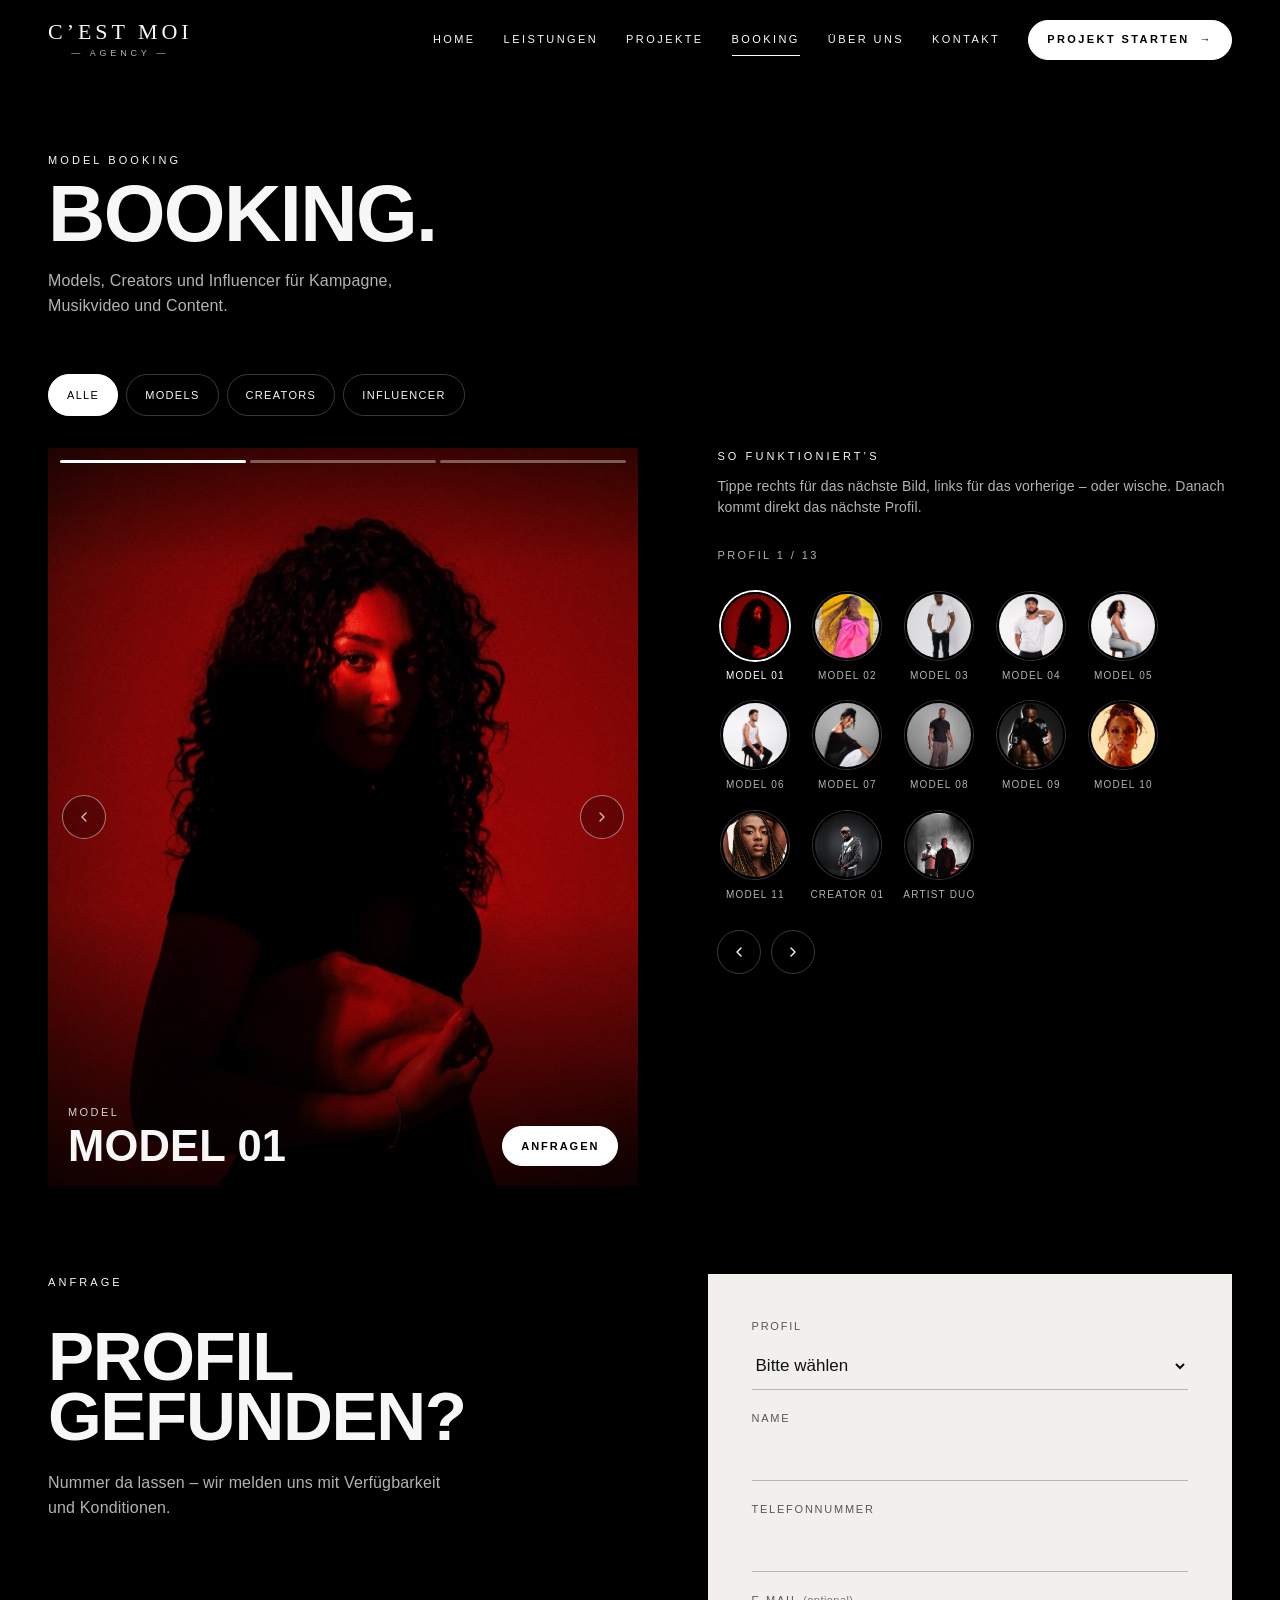
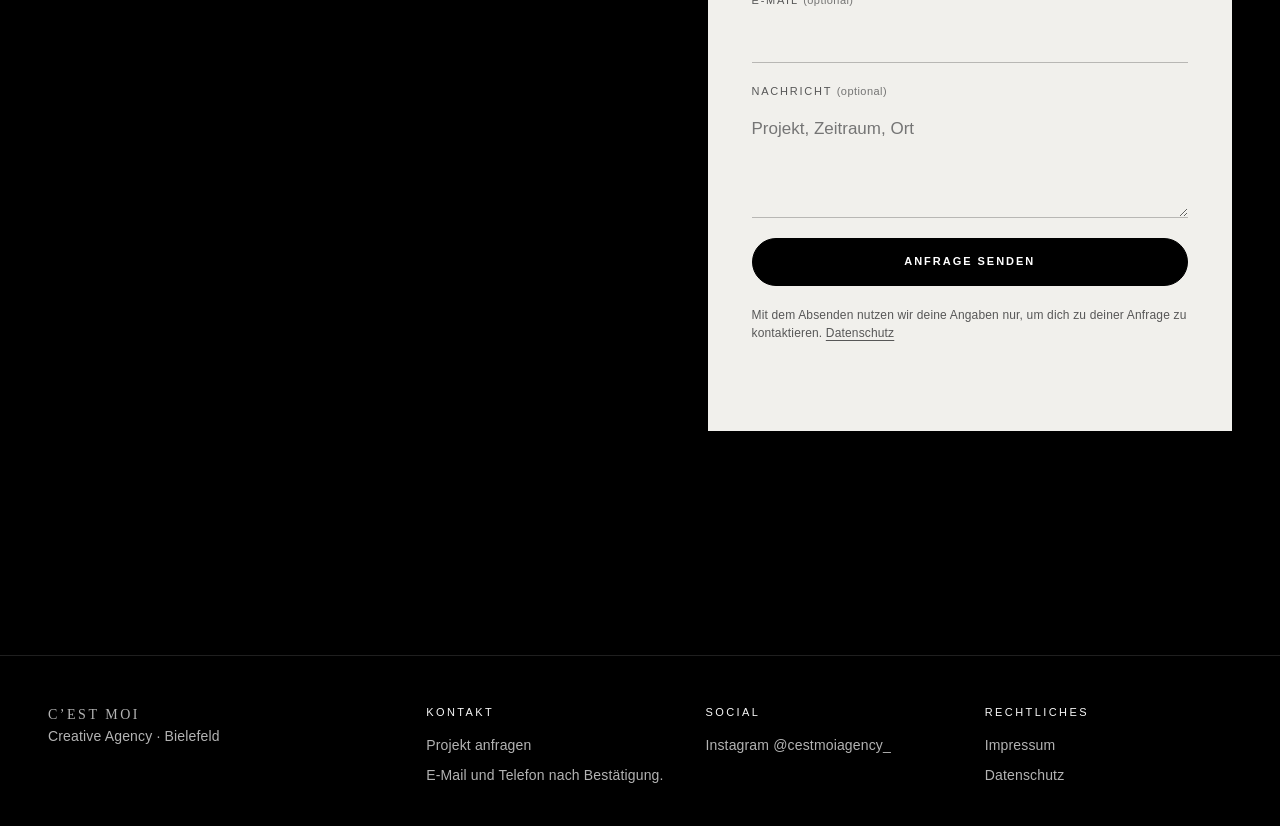
==== commit 93d1e25f: "Add files via upload" ====
--- a/booking.html
+++ b/booking.html
@@ -6,7 +6,7 @@
   <meta name="theme-color" content="#000000">
   <title>Model Booking — C’EST MOI</title>
   <meta name="description" content="Models, Creators und Influencer für Kampagne, Musikvideo und Content – über C’EST MOI anfragen.">
-  <link rel="icon" href="images/logo-cest-moi.jpeg">
+  <link rel="icon" href="images/site/favicon.png">
   <link rel="stylesheet" href="assets/style.css">
 </head>
 <body>
@@ -55,29 +55,56 @@
             PROFILE PFLEGEN
             - Ein <article class="story-profile"> = eine Person.
             - data-name: Name, der angezeigt wird (z. B. "Malak").
+            - Bilder liegen in images/models/<profil>/01.jpg, 02.jpg …
             - data-category: model, creator und/oder influencer (mehrere mit Leerzeichen trennen).
               Musiker bitte als "creator influencer" eintragen.
             - Beliebig viele <img> pro Person: Tippen/Wischen zeigt das nächste Bild,
               nach dem letzten Bild kommt automatisch das nächste Profil.
           -->
           <article class="story-profile" data-name="Model 01" data-category="model">
-            <img src="images/portrait-red.jpeg" width="1650" height="2048" alt="Model 01, Studioportrait in rotem Licht.">
-            <img src="images/portrait-blue.jpeg" width="1650" height="2048" alt="Model 01, Silhouette vor blauem Hintergrund." loading="lazy">
-            <img src="images/hero-spotlight.jpeg" width="1650" height="2048" alt="Model 01, Schwarz-weiß-Aufnahme im Spotlight." loading="lazy">
+            <img src="images/models/model-01/01.jpg" width="1289" height="1600" alt="Model 01, Studioportrait in rotem Licht.">
+            <img src="images/models/model-01/02.jpg" width="1289" height="1600" alt="Model 01, Silhouette vor blauem Hintergrund." loading="lazy">
+            <img src="images/models/model-01/03.jpg" width="1289" height="1600" alt="Model 01, Schwarz-weiß-Aufnahme im Spotlight." loading="lazy">
           </article>
           <article class="story-profile" data-name="Model 02" data-category="model">
-            <img src="images/model-pink.jpeg" width="1043" height="1350" alt="Model 02 in pinkem Kleid vor gelbem Hintergrund." loading="lazy">
+            <img src="images/models/model-02/01.jpg" width="1043" height="1350" alt="Model 02, in pinkem Kleid vor gelbem Hintergrund." loading="lazy">
           </article>
           <article class="story-profile" data-name="Model 03" data-category="model">
-            <img src="images/model-studio.jpeg" width="1366" height="2048" alt="Model 03 im Studio, Polohemd und Jeans." loading="lazy">
+            <img src="images/models/model-03/01.jpg" width="1067" height="1600" alt="Model 03, im Studio, Polohemd und Jeans." loading="lazy">
+          </article>
+          <article class="story-profile" data-name="Model 04" data-category="model">
+            <img src="images/models/model-04/01.jpg" width="1067" height="1600" alt="Model 04, Studioportrait in weißem T-Shirt und Durag." loading="lazy">
+          </article>
+          <article class="story-profile" data-name="Model 05" data-category="model">
+            <img src="images/models/model-05/01.jpg" width="1067" height="1600" alt="Model 05, sitzt auf einem Barhocker im Studio." loading="lazy">
+          </article>
+          <article class="story-profile" data-name="Model 06" data-category="model">
+            <img src="images/models/model-06/01.jpg" width="1067" height="1600" alt="Model 06, im Tanktop auf einem Barhocker im Studio." loading="lazy">
+          </article>
+          <article class="story-profile" data-name="Model 07" data-category="model">
+            <img src="images/models/model-07/01.jpg" width="1067" height="1600" alt="Model 07, in der Hocke, schwarzes Oberteil und weiße Hose." loading="lazy">
+          </article>
+          <article class="story-profile" data-name="Model 08" data-category="model">
+            <img src="images/models/model-08/01.jpg" width="1067" height="1600" alt="Model 08, in schwarzem Shirt und brauner Stoffhose." loading="lazy">
+          </article>
+          <article class="story-profile" data-name="Model 09" data-category="model">
+            <img src="images/models/model-09/01.jpg" width="1280" height="1600" alt="Model 09, mit Boxhandschuhen vor dunklem Hintergrund." loading="lazy">
+          </article>
+          <article class="story-profile" data-name="Model 10" data-category="model">
+            <img src="images/models/model-10/01.jpg" width="1206" height="1509" alt="Model 10, Beauty-Portrait in warmem orangefarbenem Licht." loading="lazy">
+            <img src="images/models/model-10/02.jpg" width="1206" height="1503" alt="Model 10, Profilansicht vor orangefarbenem Hintergrund." loading="lazy">
+            <img src="images/models/model-10/03.jpg" width="1206" height="1505" alt="Model 10, Ganzkörper-Pose im schwarzen Jumpsuit." loading="lazy">
+          </article>
+          <article class="story-profile" data-name="Model 11" data-category="model">
+            <img src="images/models/model-11/01.jpg" width="1013" height="1350" alt="Model 11, Beauty-Portrait mit Braids." loading="lazy">
           </article>
           <article class="story-profile" data-name="Creator 01" data-category="creator influencer">
-            <img src="images/creator-hoodie.jpeg" width="1144" height="2048" alt="Creator 01 in Hoodie und Cap." loading="lazy">
-            <img src="images/creator-fur.jpeg" width="1144" height="2048" alt="Creator 01 im Fellmantel." loading="lazy">
+            <img src="images/models/creator-01/01.jpg" width="894" height="1600" alt="Creator 01, in Hoodie und Cap." loading="lazy">
+            <img src="images/models/creator-01/02.jpg" width="894" height="1600" alt="Creator 01, im Fellmantel." loading="lazy">
           </article>
           <article class="story-profile" data-name="Artist Duo" data-category="creator influencer">
-            <img src="images/artists-car.jpeg" width="1144" height="2048" alt="Zwei Artists vor einem Auto in einer Betonhalle." loading="lazy">
-            <img src="images/cover-es-tut-mir-leid.jpeg" width="2048" height="2048" alt="Cover Es tut mir leid mit den beiden Artists." loading="lazy">
+            <img src="images/models/artist-duo/01.jpg" width="894" height="1600" alt="Artist Duo, vor einem Auto in einer Betonhalle." loading="lazy">
+            <img src="images/models/artist-duo/02.jpg" width="1600" height="1600" alt="Artist Duo, Cover „Es tut mir leid“." loading="lazy">
           </article>
 
           <div class="story-progress" aria-hidden="true"></div>
--- a/assets/style.css
+++ b/assets/style.css
@@ -411,7 +411,7 @@
   width: 100%;
   height: 100%;
   object-fit: cover;
-  object-position: 60% 30%;
+  object-position: 50% 22%;
   z-index: -2;
 }
 
@@ -511,6 +511,75 @@
   line-height: 1.7;
   border-right: 1px solid var(--white);
   padding-right: 16px;
+}
+
+/* ---------- Home: Feature-Reel (Big N, stummer Video-Teaser) ---------- */
+
+.feature-reel {
+  position: relative;
+  isolation: isolate;
+  overflow: hidden;
+  background: #000;
+  padding: clamp(56px, 9vw, 120px) 0;
+}
+
+.feature-reel-bg {
+  position: absolute;
+  inset: -40px;
+  width: calc(100% + 80px);
+  height: calc(100% + 80px);
+  object-fit: cover;
+  filter: blur(36px) saturate(1.1);
+  opacity: 0.45;
+  z-index: -2;
+}
+
+.feature-reel::before {
+  content: "";
+  position: absolute;
+  inset: 0;
+  z-index: -1;
+  background: linear-gradient(90deg, rgba(0, 0, 0, 0.92) 0%, rgba(0, 0, 0, 0.6) 55%, rgba(0, 0, 0, 0.35) 100%);
+}
+
+.feature-reel-inner {
+  width: min(var(--max), calc(100% - var(--pad) * 2));
+  margin-inline: auto;
+  display: grid;
+  grid-template-columns: minmax(0, 1fr) auto;
+  gap: clamp(32px, 6vw, 96px);
+  align-items: center;
+}
+
+.feature-reel-copy .display {
+  margin-top: 18px;
+  font-size: clamp(56px, 9vw, 132px);
+}
+
+.feature-reel-copy .lead {
+  max-width: 34ch;
+  margin-top: 18px;
+}
+
+.feature-reel-copy .btn {
+  margin-top: 28px;
+}
+
+.feature-reel-phone {
+  margin: 0;
+  width: clamp(220px, 24vw, 340px);
+  aspect-ratio: 9 / 16;
+  overflow: hidden;
+  border-radius: 22px;
+  border: 1px solid var(--line-strong);
+  background: #111;
+  box-shadow: 0 30px 80px rgba(0, 0, 0, 0.6);
+}
+
+.feature-reel-phone video {
+  width: 100%;
+  height: 100%;
+  object-fit: cover;
 }
 
 /* ---------- Home: Feature image (Big N) ---------- */
@@ -1997,6 +2066,21 @@
     aspect-ratio: 4 / 5;
   }
 
+  .feature-reel-inner {
+    grid-template-columns: 1fr;
+    justify-items: start;
+  }
+
+  .feature-reel-phone {
+    order: -1;
+    width: min(64vw, 300px);
+    justify-self: center;
+  }
+
+  .feature-reel::before {
+    background: linear-gradient(180deg, rgba(0, 0, 0, 0.35) 0%, rgba(0, 0, 0, 0.85) 60%);
+  }
+
   /* Horizontal wischen statt scrollen */
   .services,
   .service-grid {
